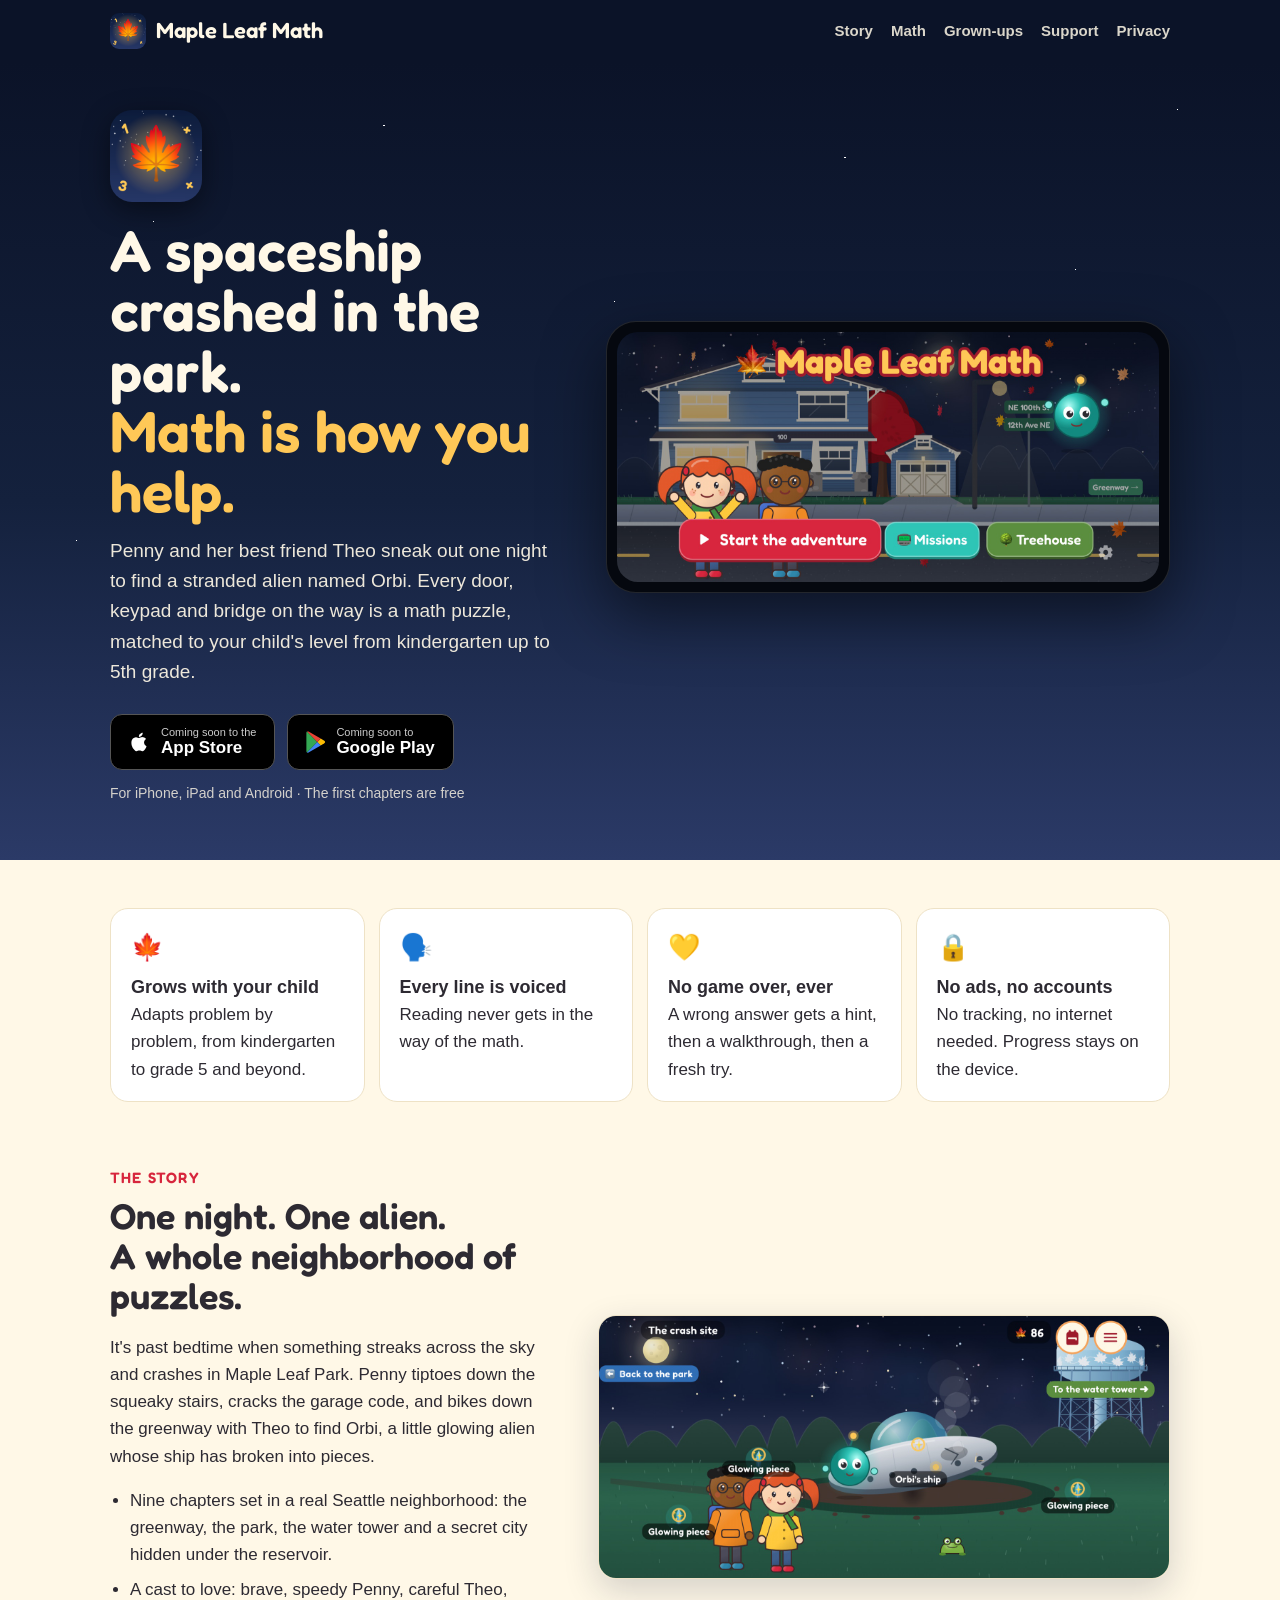
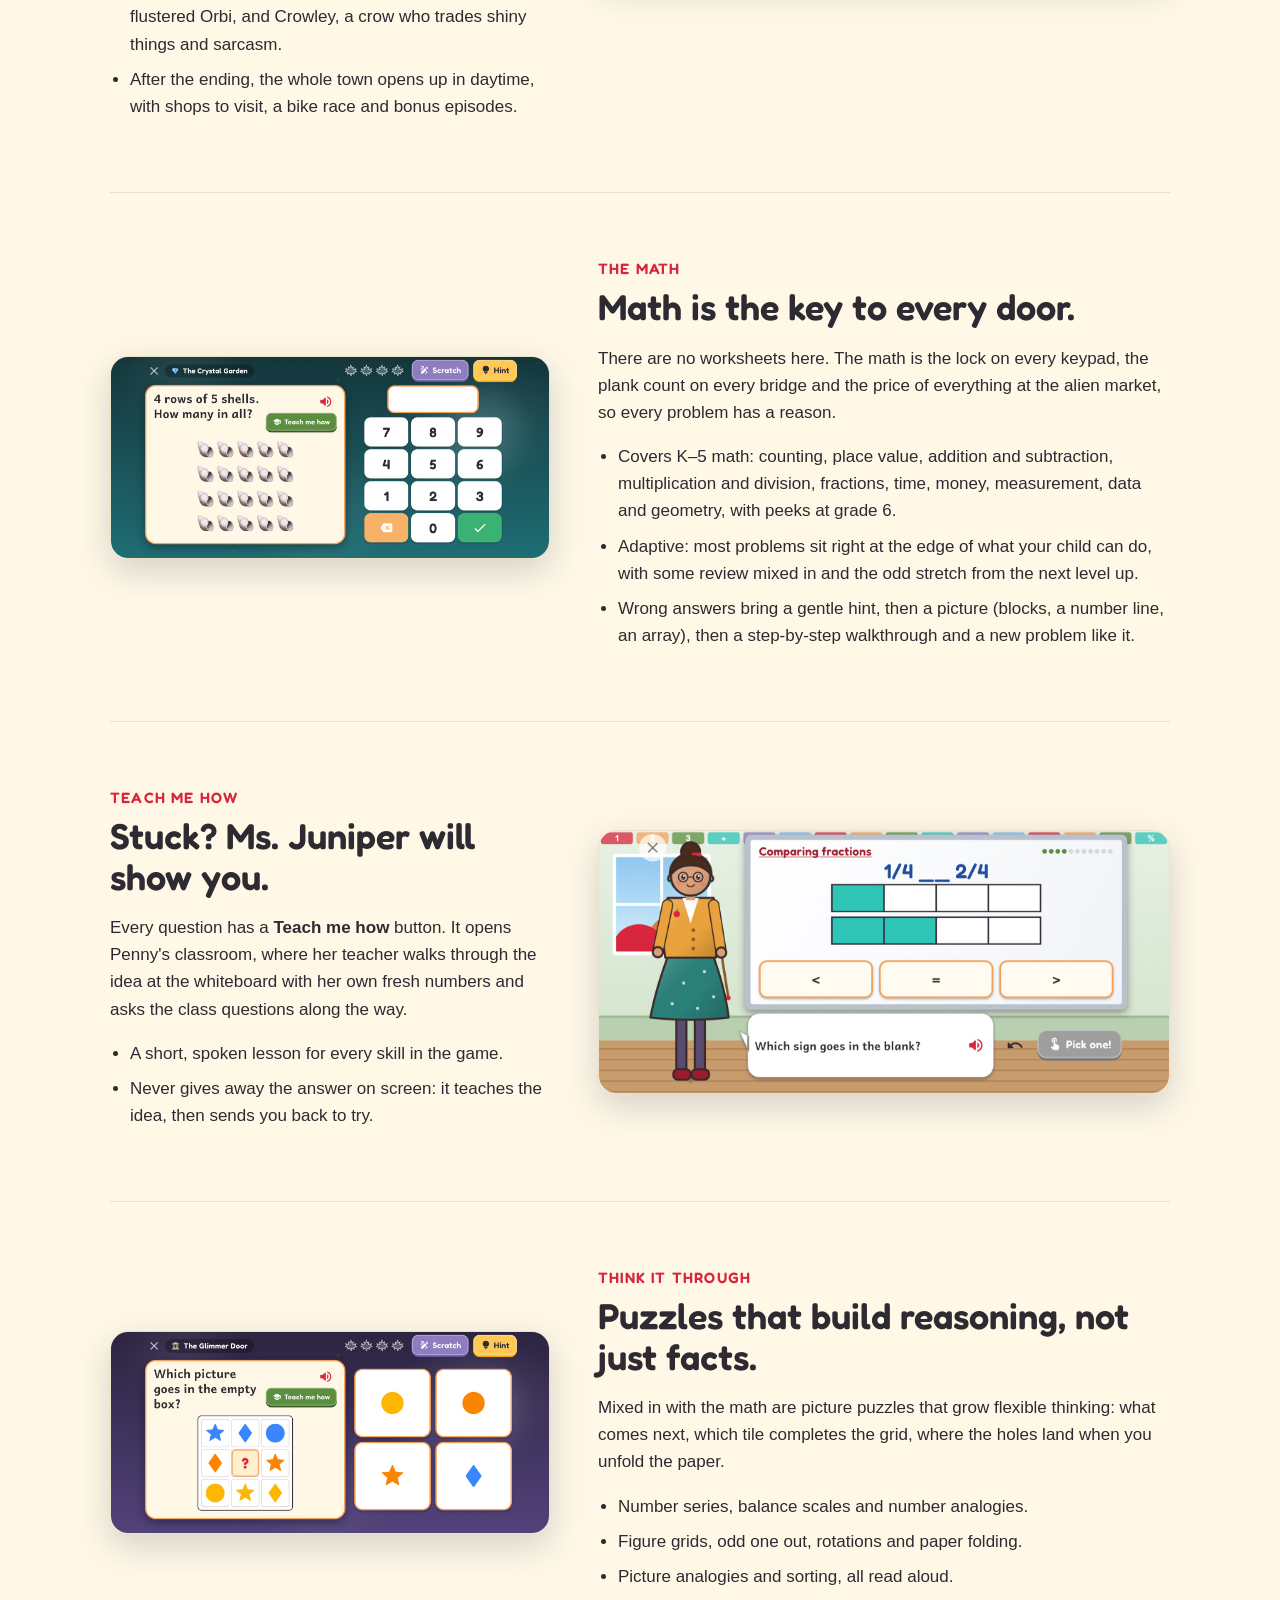
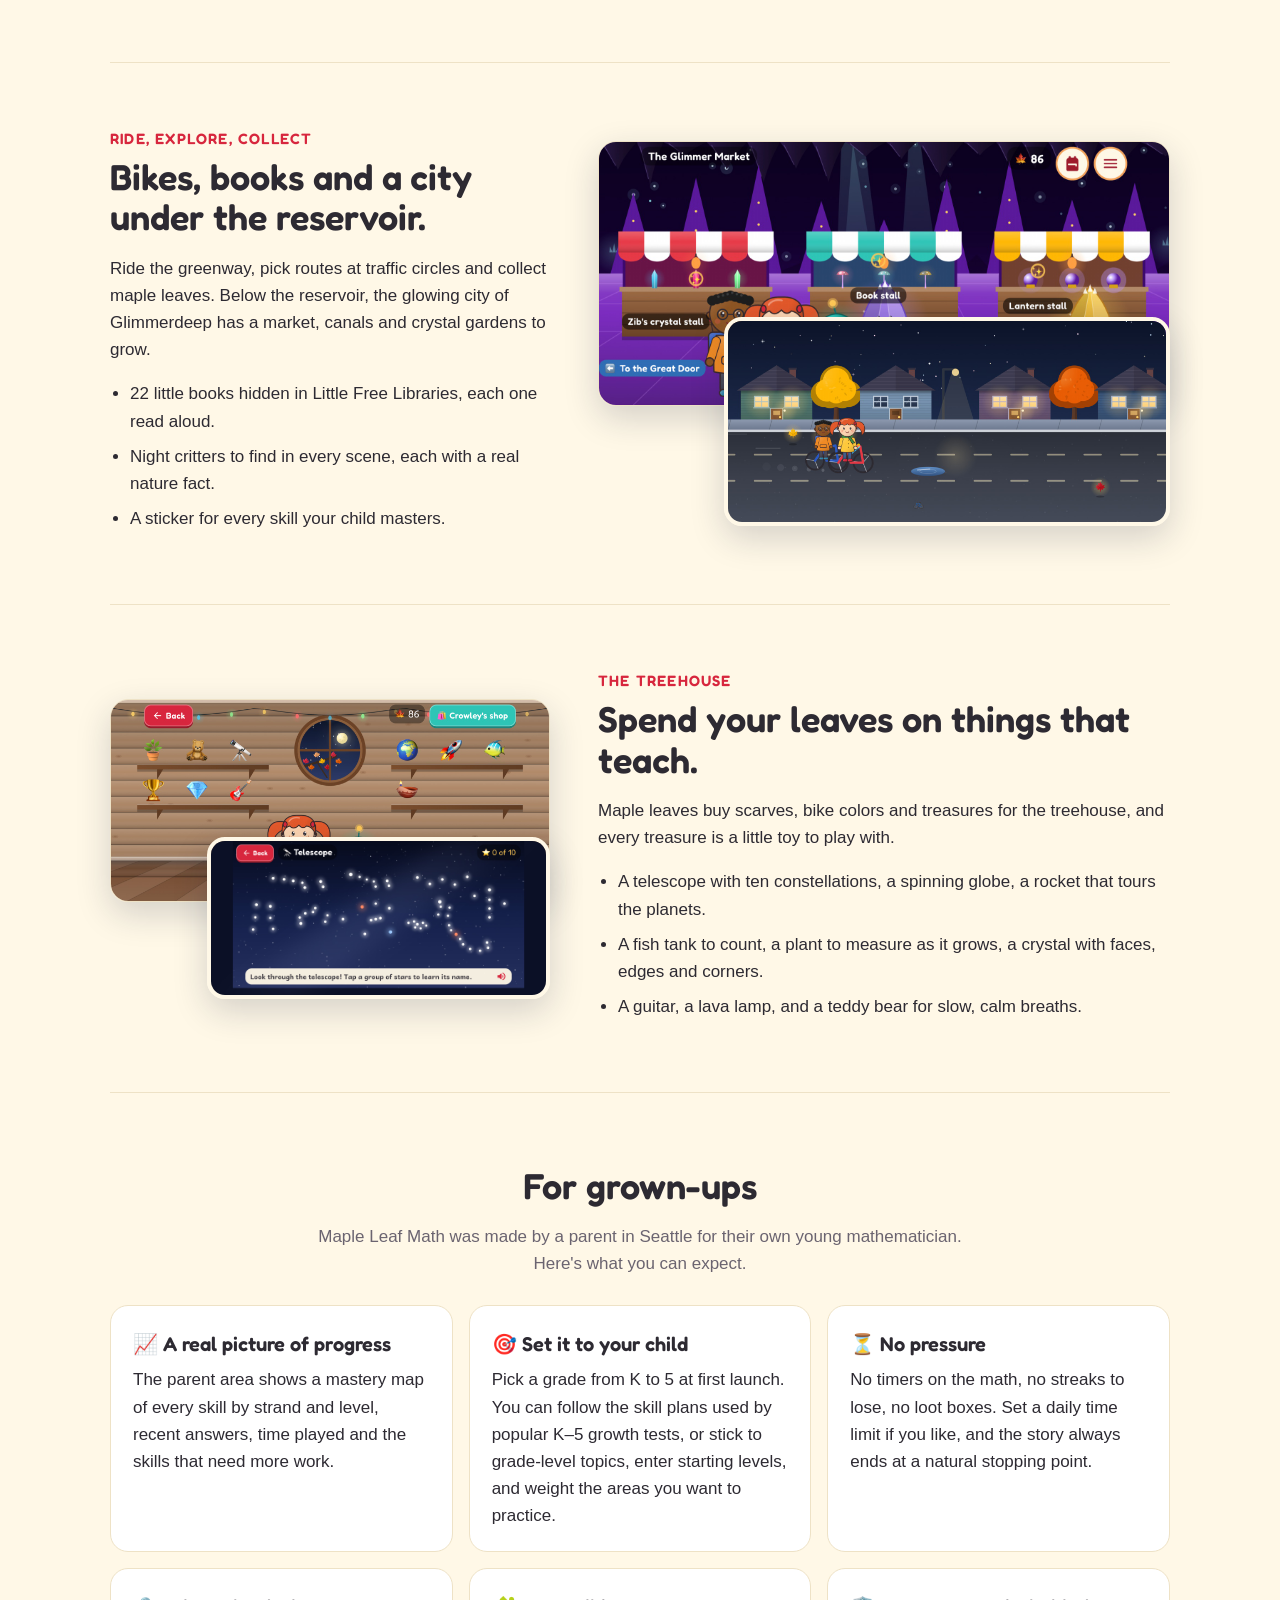
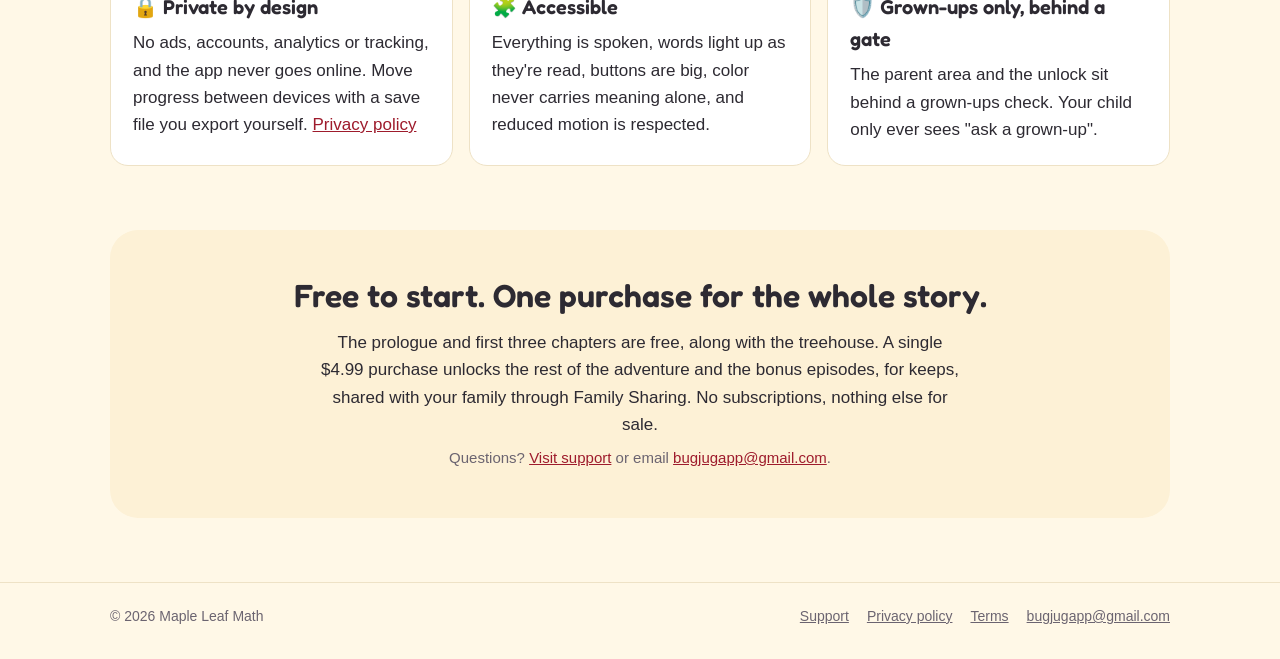
==== index.html @ 51f0090b "Maple Leaf Math website: home, privacy policy and support Plain static HTML for GitHub Pages, with s" ====
<!DOCTYPE html>
<html lang="en">
<head>
  <meta charset="utf-8">
  <meta name="viewport" content="width=device-width, initial-scale=1">
  <title>Maple Leaf Math: A Math Adventure</title>
  <meta name="description" content="A story-driven math adventure for kids in kindergarten to 5th grade. Sneak out one night, find a crashed alien, and solve real math to help Orbi get home. Adaptive from K to grade 5, fully voiced, no ads, no accounts, no tracking. For iPhone, iPad and Android.">
  <meta property="og:title" content="Maple Leaf Math: A Math Adventure">
  <meta property="og:description" content="A spaceship crashes in the park. The only way to help is math. Adaptive K–5 math inside a fully voiced story, with no ads and no tracking.">
  <meta property="og:image" content="https://mapleleafmath.github.io/img/og.jpg">
  <meta property="og:url" content="https://mapleleafmath.github.io/">
  <meta name="twitter:card" content="summary_large_image">
  <meta name="theme-color" content="#0b1328">
  <link rel="icon" href="favicon.png">
  <link rel="apple-touch-icon" href="apple-touch-icon.png">
  <link rel="stylesheet" href="style.css">
</head>
<body>
<header class="bar">
  <div class="wrap">
    <a class="brand" href="./"><img src="img/icon.png" alt="">Maple Leaf Math</a>
    <nav>
      <a class="wide" href="#story">Story</a>
      <a class="wide" href="#math">Math</a>
      <a class="wide" href="#grownups">Grown-ups</a>
      <a href="support.html">Support</a>
      <a href="privacy.html">Privacy</a>
    </nav>
  </div>
</header>

<section class="hero">
  <div class="wrap">
    <div>
      <img class="hero-icon" src="img/icon.png" alt="Maple Leaf Math app icon">
      <h1>A spaceship crashed in the park.<br><em>Math is how you help.</em></h1>
      <p>Penny and her best friend Theo sneak out one night to find a stranded alien named Orbi.
        Every door, keypad and bridge on the way is a math puzzle, matched to your child's level
        from kindergarten up to 5th grade.</p>
      <div class="cta">
        <span class="badge" aria-label="Coming soon to the App Store">
          <svg width="22" height="22" viewBox="0 0 24 24" aria-hidden="true"><path fill="currentColor" d="M16.4 12.6c0-2.6 2.1-3.8 2.2-3.9-1.2-1.8-3.1-2-3.7-2-1.6-.2-3.1.9-3.9.9-.8 0-2-.9-3.3-.9-1.7 0-3.3 1-4.2 2.5-1.8 3.1-.5 7.7 1.3 10.2.9 1.2 1.9 2.6 3.2 2.6 1.3-.1 1.8-.8 3.3-.8 1.6 0 2 .8 3.3.8 1.4 0 2.3-1.3 3.1-2.5 1-1.4 1.4-2.8 1.4-2.9 0 0-2.7-1-2.7-4zM13.9 5c.7-.9 1.2-2 1-3.2-1 0-2.3.7-3 1.6-.7.8-1.2 2-1.1 3.1 1.2.1 2.3-.6 3.1-1.5z"/></svg>
          <span><small>Coming soon to the</small>App Store</span>
        </span>
        <span class="badge" aria-label="Coming soon to Google Play">
          <svg width="20" height="22" viewBox="0 0 20 22" aria-hidden="true"><path fill="#34a853" d="M1 .6 11.3 11 1 21.4c-.4-.2-.6-.6-.6-1.1V1.7C.4 1.2.6.8 1 .6z"/><path fill="#fbbc04" d="m14.7 7.6 3.6 2.1c1 .6 1 2 0 2.6l-3.6 2.1-3.4-3.4z"/><path fill="#4285f4" d="M11.3 11 14.7 14.4 2.5 21.4c-.5.3-1 .3-1.5 0z"/><path fill="#ea4335" d="M1 .6c.5-.3 1-.3 1.5 0l12.2 7-3.4 3.4z"/></svg>
          <span><small>Coming soon to</small>Google Play</span>
        </span>
        <span class="note">For iPhone, iPad and Android · The first chapters are free</span>
      </div>
    </div>
    <div class="device"><img src="img/title.jpg" alt="The title screen: Penny, Theo and Orbi outside Penny's house at night"></div>
  </div>
</section>

<main class="wrap">
  <ul class="pills">
    <li><span class="e">🍁</span><strong>Grows with your child</strong>Adapts problem by problem, from kindergarten to grade 5 and beyond.</li>
    <li><span class="e">🗣️</span><strong>Every line is voiced</strong>Reading never gets in the way of the math.</li>
    <li><span class="e">💛</span><strong>No game over, ever</strong>A wrong answer gets a hint, then a walkthrough, then a fresh try.</li>
    <li><span class="e">🔒</span><strong>No ads, no accounts</strong>No tracking, no internet needed. Progress stays on the device.</li>
  </ul>

  <div class="feature" id="story">
    <div>
      <p class="kicker">The story</p>
      <h2>One night. One alien.<br>A whole neighborhood of puzzles.</h2>
      <p>It's past bedtime when something streaks across the sky and crashes in Maple Leaf Park.
        Penny tiptoes down the squeaky stairs, cracks the garage code, and bikes down the greenway
        with Theo to find Orbi, a little glowing alien whose ship has broken into pieces.</p>
      <ul>
        <li>Nine chapters set in a real Seattle neighborhood: the greenway, the park, the
          water tower and a secret city hidden under the reservoir.</li>
        <li>A cast to love: brave, speedy Penny, careful Theo, flustered Orbi, and Crowley, a crow
          who trades shiny things and sarcasm.</li>
        <li>After the ending, the whole town opens up in daytime, with shops to visit, a bike race
          and bonus episodes.</li>
      </ul>
    </div>
    <figure>
      <img class="shot" src="img/crash.jpg" alt="The crash site at night: Penny and Theo find Orbi beside the smoking ship" loading="lazy">
    </figure>
  </div>

  <div class="feature flip" id="math">
    <div>
      <p class="kicker">The math</p>
      <h2>Math is the key to every door.</h2>
      <p>There are no worksheets here. The math is the lock on every keypad, the plank count on
        every bridge and the price of everything at the alien market, so every problem has a reason.</p>
      <ul>
        <li>Covers K–5 math: counting, place value, addition and subtraction, multiplication and
          division, fractions, time, money, measurement, data and geometry, with peeks at grade 6.</li>
        <li>Adaptive: most problems sit right at the edge of what your child can do, with some
          review mixed in and the odd stretch from the next level up.</li>
        <li>Wrong answers bring a gentle hint, then a picture (blocks, a number line, an array),
          then a step-by-step walkthrough and a new problem like it.</li>
      </ul>
    </div>
    <figure>
      <img class="shot" src="img/gate-crystals.jpg" alt="A puzzle gate in the crystal garden: 7 times what equals 49, with a big number keypad" loading="lazy">
    </figure>
  </div>

  <div class="feature">
    <div>
      <p class="kicker">Teach me how</p>
      <h2>Stuck? Ms. Juniper will show you.</h2>
      <p>Every question has a <strong>Teach me how</strong> button. It opens Penny's classroom,
        where her teacher walks through the idea at the whiteboard with her own fresh numbers and
        asks the class questions along the way.</p>
      <ul>
        <li>A short, spoken lesson for every skill in the game.</li>
        <li>Never gives away the answer on screen: it teaches the idea, then sends you back to try.</li>
      </ul>
    </div>
    <figure>
      <img class="shot" src="img/lesson.jpg" alt="Ms. Juniper's whiteboard lesson on comparing fractions, asking which sign goes in the blank" loading="lazy">
    </figure>
  </div>

  <div class="feature flip">
    <div>
      <p class="kicker">Think it through</p>
      <h2>Puzzles that build reasoning, not just facts.</h2>
      <p>Mixed in with the math are picture puzzles that grow flexible thinking: what comes next,
        which tile completes the grid, where the holes land when you unfold the paper.</p>
      <ul>
        <li>Number series, balance scales and number analogies.</li>
        <li>Figure grids, odd one out, rotations and paper folding.</li>
        <li>Picture analogies and sorting, all read aloud.</li>
      </ul>
    </div>
    <figure>
      <img class="shot" src="img/matrix.jpg" alt="A glimmer door puzzle: which picture goes in the empty box of a three by three grid of shapes" loading="lazy">
    </figure>
  </div>

  <div class="feature">
    <div>
      <p class="kicker">Ride, explore, collect</p>
      <h2>Bikes, books and a city under the reservoir.</h2>
      <p>Ride the greenway, pick routes at traffic circles and collect maple leaves. Below the
        reservoir, the glowing city of Glimmerdeep has a market, canals and crystal gardens to
        grow.</p>
      <ul>
        <li>22 little books hidden in Little Free Libraries, each one read aloud.</li>
        <li>Night critters to find in every scene, each with a real nature fact.</li>
        <li>A sticker for every skill your child masters.</li>
      </ul>
    </div>
    <figure>
      <img class="shot" src="img/market.jpg" alt="The Glimmer Market in the crystal city under the reservoir" loading="lazy">
      <img class="shot small" src="img/ride.jpg" alt="Biking down the greenway at night" loading="lazy">
    </figure>
  </div>

  <div class="feature flip">
    <div>
      <p class="kicker">The treehouse</p>
      <h2>Spend your leaves on things that teach.</h2>
      <p>Maple leaves buy scarves, bike colors and treasures for the treehouse, and every treasure
        is a little toy to play with.</p>
      <ul>
        <li>A telescope with ten constellations, a spinning globe, a rocket that tours the planets.</li>
        <li>A fish tank to count, a plant to measure as it grows, a crystal with faces, edges and corners.</li>
        <li>A guitar, a lava lamp, and a teddy bear for slow, calm breaths.</li>
      </ul>
    </div>
    <figure>
      <img class="shot" src="img/treehouse.jpg" alt="Penny and Orbi in the treehouse with shelves of toys" loading="lazy">
      <img class="shot small" src="img/telescope.jpg" alt="The telescope toy showing a starry sky" loading="lazy">
    </figure>
  </div>

  <section class="grownups" id="grownups">
    <h2>For grown-ups</h2>
    <p>Maple Leaf Math was made by a parent in Seattle for their own young mathematician. Here's
      what you can expect.</p>
    <div class="cards">
      <div class="card">
        <h3>📈 A real picture of progress</h3>
        <p>The parent area shows a mastery map of every skill by strand and level, recent answers,
          time played and the skills that need more work.</p>
      </div>
      <div class="card">
        <h3>🎯 Set it to your child</h3>
        <p>Pick a grade from K to 5 at first launch. You can follow the skill plans used by
          popular K–5 growth tests, or stick to grade-level topics, enter starting levels, and
          weight the areas you want to practice.</p>
      </div>
      <div class="card">
        <h3>⏳ No pressure</h3>
        <p>No timers on the math, no streaks to lose, no loot boxes. Set a daily time limit if you
          like, and the story always ends at a natural stopping point.</p>
      </div>
      <div class="card">
        <h3>🔒 Private by design</h3>
        <p>No ads, accounts, analytics or tracking, and the app never goes online. Move progress
          between devices with a save file you export yourself. <a href="privacy.html">Privacy policy</a></p>
      </div>
      <div class="card">
        <h3>🧩 Accessible</h3>
        <p>Everything is spoken, words light up as they're read, buttons are big, color never
          carries meaning alone, and reduced motion is respected.</p>
      </div>
      <div class="card">
        <h3>🛡️ Grown-ups only, behind a gate</h3>
        <p>The parent area and the unlock sit behind a grown-ups check. Your child only ever sees
          "ask a grown-up".</p>
      </div>
    </div>
  </section>

  <div class="closing">
    <h2>Free to start. One purchase for the whole story.</h2>
    <p>The prologue and first three chapters are free, along with the treehouse. A single $4.99
      purchase unlocks the rest of the adventure and the bonus episodes, for keeps, shared with
      your family through Family Sharing. No subscriptions, nothing else for sale.</p>
    <p class="meta">Questions? <a href="support.html">Visit support</a> or email
      <a href="mailto:bugjugapp@gmail.com">bugjugapp@gmail.com</a>.</p>
  </div>
</main>

<footer>
  <div class="wrap">
    <span>© 2026 Maple Leaf Math</span>
    <nav>
      <a href="support.html">Support</a>
      <a href="privacy.html">Privacy policy</a>
      <a href="support.html#terms">Terms</a>
      <a href="mailto:bugjugapp@gmail.com">bugjugapp@gmail.com</a>
    </nav>
  </div>
</footer>
</body>
</html>
---- style.css ----
/* Maple Leaf Math: night-blue sky, porch-light amber, maple red (the app's own palette). */
@font-face {
  font-family: "Fredoka";
  src: url(fonts/Fredoka-Variable.ttf) format("truetype");
  font-weight: 300 700;
  font-display: swap;
}
:root {
  --night: #14213d;
  --night-deep: #0b1328;
  --dusk: #2b3a67;
  --porch: #ffc857;
  --maple: #d7263d;
  --maple-dark: #9e1b2c;
  --glimmer: #2ec4b6;
  --leaf: #5b8e3e;
  --bg: #fff8e7;
  --card: #ffffff;
  --ink: #2d2a32;
  --muted: #6b6470;
  --soft: #fdf1d6;
  --line: #eee2c6;
  --link: #9e1b2c;
}
@media (prefers-color-scheme: dark) {
  :root {
    --bg: #0f1730;
    --card: #17213f;
    --ink: #f3ecdc;
    --muted: #aeb3c6;
    --soft: #1b2850;
    --line: #283662;
    --link: #ffc857;
  }
}
* { box-sizing: border-box; }
html { -webkit-text-size-adjust: 100%; scroll-behavior: smooth; }
@media (prefers-reduced-motion: reduce) { html { scroll-behavior: auto; } }
body {
  margin: 0;
  background: var(--bg);
  color: var(--ink);
  font: 17px/1.6 ui-rounded, "SF Pro Rounded", -apple-system, BlinkMacSystemFont, "Segoe UI", Roboto, Helvetica, Arial, sans-serif;
}
h1, h2, h3, .brand, .kicker { font-family: "Fredoka", ui-rounded, sans-serif; }
img { max-width: 100%; display: block; }
a { color: var(--link); }
.wrap { max-width: 1100px; margin: 0 auto; padding: 0 20px; }

/* Top bar */
.bar { background: var(--night-deep); color: #fff8e7; }
.bar .wrap { display: flex; align-items: center; justify-content: space-between; gap: 12px; height: 62px; }
.brand { display: flex; align-items: center; gap: 10px; color: #fff8e7; text-decoration: none; font-weight: 600; font-size: 22px; }
.brand img { width: 36px; height: 36px; border-radius: 9px; }
.bar nav { display: flex; gap: 18px; font-size: 15px; }
.bar nav a { color: #fff8e7; opacity: .85; text-decoration: none; font-weight: 600; }
.bar nav a:hover { opacity: 1; text-decoration: underline; }

/* Hero: a night sky over the neighborhood */
.hero {
  color: #fff8e7; padding: 48px 0 56px; overflow: hidden; position: relative;
  background:
    radial-gradient(1px 1px at 12% 20%, #fff 50%, transparent 51%),
    radial-gradient(1.5px 1.5px at 30% 8%, #fff 50%, transparent 51%),
    radial-gradient(1px 1px at 48% 30%, #fff 50%, transparent 51%),
    radial-gradient(1.5px 1.5px at 66% 12%, #fff 50%, transparent 51%),
    radial-gradient(1px 1px at 84% 26%, #fff 50%, transparent 51%),
    radial-gradient(1px 1px at 92% 6%, #fff 50%, transparent 51%),
    radial-gradient(1px 1px at 6% 60%, #fff 50%, transparent 51%),
    linear-gradient(180deg, var(--night-deep) 0%, var(--night) 55%, var(--dusk) 100%);
}
.hero .wrap { display: grid; grid-template-columns: 1fr 1.25fr; gap: 44px; align-items: center; }
.hero-icon { width: 92px; height: 92px; border-radius: 22px; box-shadow: 0 8px 28px rgba(0,0,0,.45); margin-bottom: 18px; }
.hero h1 { font-size: clamp(38px, 5.6vw, 58px); line-height: 1.04; margin: 0 0 14px; font-weight: 600; }
.hero h1 em { font-style: normal; color: var(--porch); }
.hero p { font-size: 19px; opacity: .92; margin: 0 0 26px; max-width: 32em; }
.cta { display: flex; flex-wrap: wrap; gap: 12px; align-items: center; }
.badge {
  display: inline-flex; align-items: center; gap: 10px; background: #000; color: #fff; min-height: 56px;
  border: 1px solid #555; border-radius: 12px; padding: 9px 18px; text-decoration: none; font-weight: 700;
}
.badge small { display: block; font-size: 11px; font-weight: 500; opacity: .8; line-height: 1.1; }
.badge span { line-height: 1.15; }
.note { font-size: 14px; opacity: .8; flex-basis: 100%; }
.device {
  background: #05080f; border-radius: 30px; padding: 10px; box-shadow: 0 22px 60px rgba(0,0,0,.5);
  border: 1px solid rgba(255,255,255,.12);
}
.device img { border-radius: 21px; width: 100%; }

/* Pills */
.pills { list-style: none; padding: 0; margin: 48px 0 0; display: grid; grid-template-columns: repeat(auto-fit, minmax(220px, 1fr)); gap: 14px; }
.pills li { background: var(--card); border: 1px solid var(--line); border-radius: 18px; padding: 18px 20px; }
.pills strong { display: block; font-size: 18px; }
.pills .e { font-size: 26px; display: block; margin-bottom: 4px; }

/* Feature rows: copy beside one landscape screenshot */
.feature { display: grid; grid-template-columns: 1fr 1.3fr; gap: 48px; align-items: center; padding: 64px 0; border-bottom: 1px solid var(--line); }
.feature.flip > figure { order: -1; }
.feature h2 { font-size: 36px; line-height: 1.12; margin: 0 0 12px; font-weight: 600; }
.kicker { color: var(--maple); font-weight: 600; letter-spacing: .08em; text-transform: uppercase; font-size: 15px; margin: 0 0 6px; }
@media (prefers-color-scheme: dark) { .kicker { color: var(--porch); } }
.feature ul { padding-left: 20px; margin: 12px 0 0; }
.feature li { margin-bottom: 8px; }
.feature figure { margin: 0; display: grid; gap: 14px; }
.shot { border-radius: 18px; border: 1px solid var(--line); box-shadow: 0 12px 34px rgba(20,33,61,.18); width: 100%; }
.shot.small { width: 78%; justify-self: end; margin-top: -18%; position: relative; border: 4px solid var(--bg); }

/* Grown-ups */
.grownups { padding: 64px 0 24px; }
.grownups h2 { font-size: 36px; margin: 0 0 8px; font-weight: 600; text-align: center; }
.grownups > p { text-align: center; max-width: 40em; margin: 0 auto 28px; color: var(--muted); }
.cards { display: grid; grid-template-columns: repeat(auto-fit, minmax(280px, 1fr)); gap: 16px; }
.card { background: var(--card); border: 1px solid var(--line); border-radius: 18px; padding: 22px 22px 10px; }
.card h3 { margin: 0 0 6px; font-size: 20px; font-weight: 600; }
.card p { margin: 0 0 12px; }

/* Closing */
.closing { background: var(--soft); border-radius: 28px; padding: 40px 28px; text-align: center; margin: 40px 0 64px; }
.closing h2 { font-size: 32px; margin: 0 0 8px; font-weight: 600; }
.closing p { margin: 0 auto 8px; max-width: 38em; }
.meta { color: var(--muted); font-size: 15px; margin: 0 0 12px; }

/* Document pages */
.doc { max-width: 780px; margin: 0 auto; padding: 40px 20px 64px; }
.doc h1 { font-size: 42px; margin: 0 0 4px; font-weight: 600; }
.doc section { background: var(--card); border: 1px solid var(--line); border-radius: 18px; padding: 26px 26px 14px; margin: 24px 0; }
.doc h2 { font-size: 25px; margin: 0 0 6px; font-weight: 600; }
.doc h3 { font-size: 18px; margin: 20px 0 4px; font-weight: 600; }
.doc p, .doc ul, .doc ol { margin: 0 0 14px; }
.doc ul, .doc ol { padding-left: 22px; }
.doc li { margin-bottom: 4px; }

footer { border-top: 1px solid var(--line); color: var(--muted); font-size: 14px; }
footer .wrap { display: flex; flex-wrap: wrap; gap: 8px 20px; justify-content: space-between; padding-top: 22px; padding-bottom: 32px; }
footer nav { display: flex; flex-wrap: wrap; gap: 6px 18px; }
footer a { color: var(--muted); }
.fine { flex-basis: 100%; font-size: 12.5px; }

@media (max-width: 820px) {
  .bar nav { gap: 12px; font-size: 14px; }
  .bar nav .wide { display: none; }
  .hero { padding: 32px 0 40px; }
  .hero .wrap { grid-template-columns: 1fr; gap: 28px; }
  .device { border-radius: 20px; padding: 6px; }
  .device img { border-radius: 15px; }
  .feature { grid-template-columns: 1fr; gap: 24px; padding: 44px 0; }
  .feature.flip > figure { order: 0; }
  .feature h2, .grownups h2 { font-size: 29px; }
  .doc section { padding: 20px 18px 8px; }
}
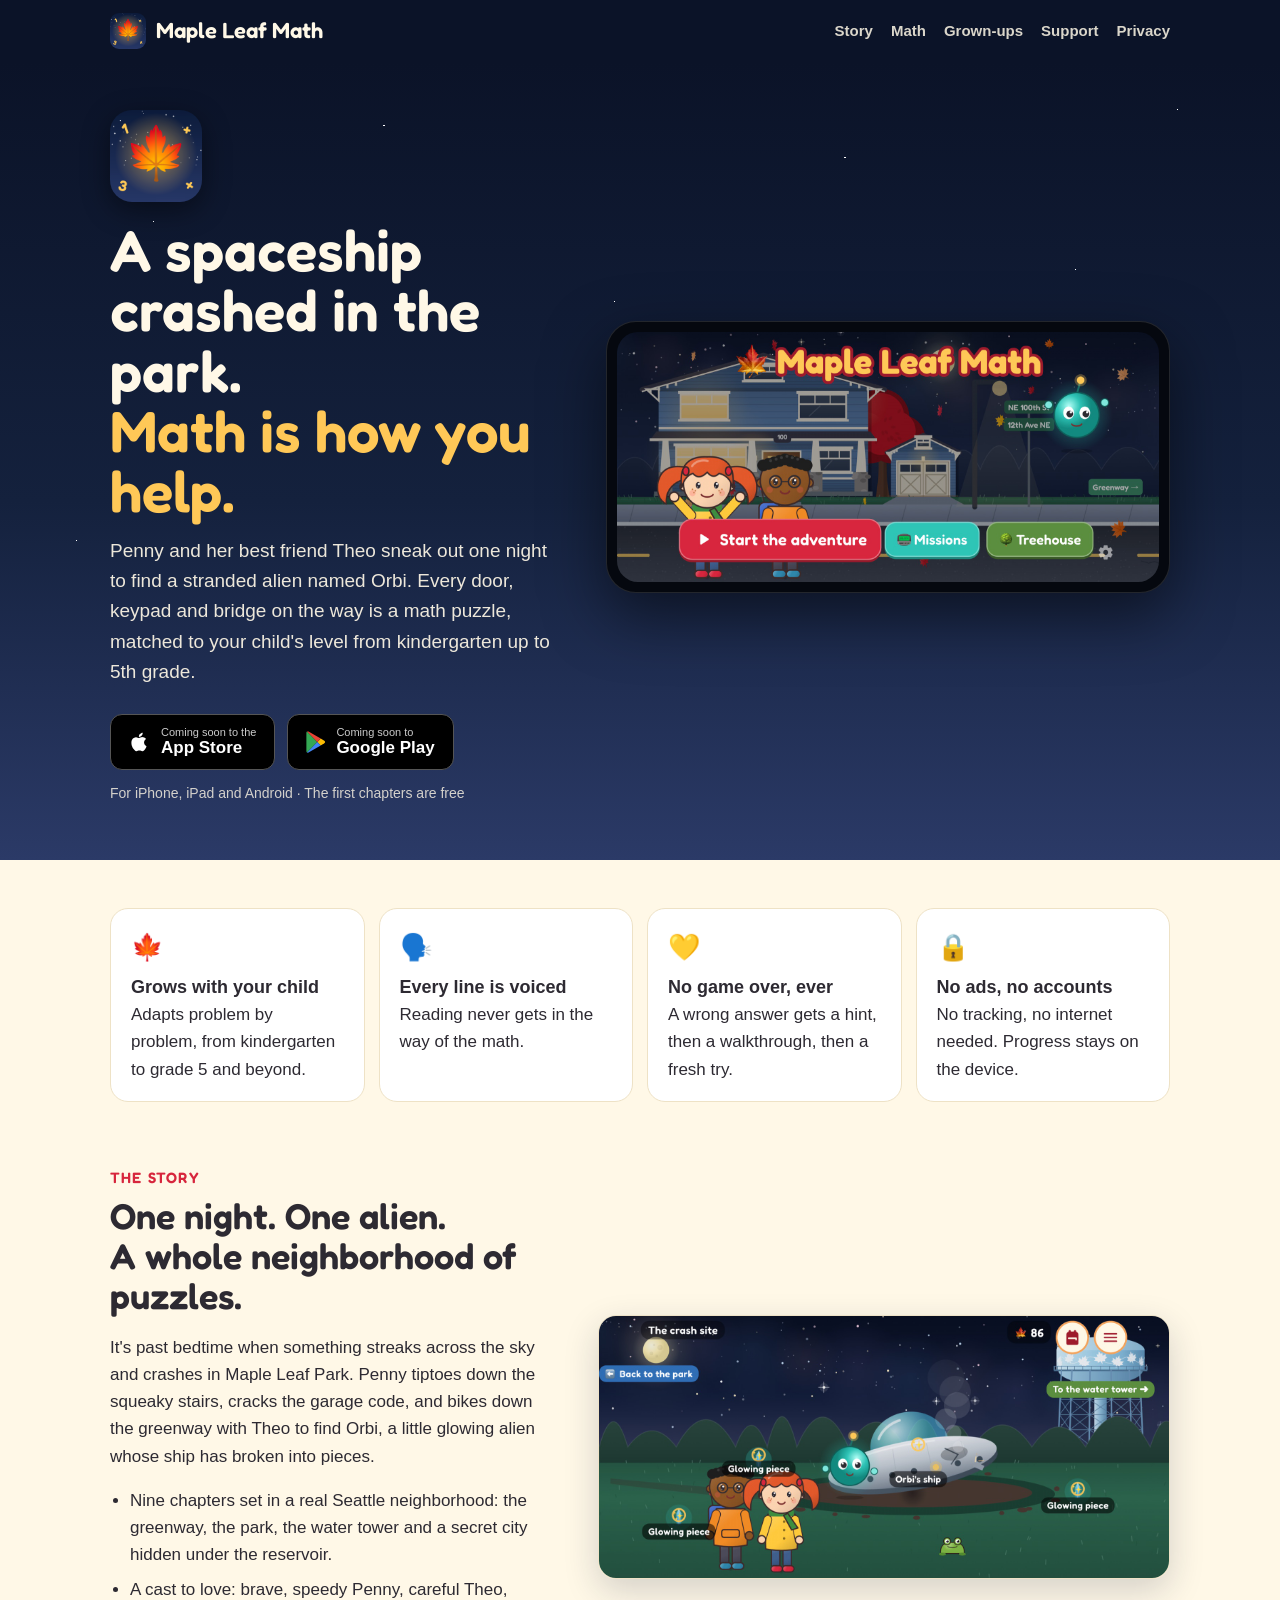
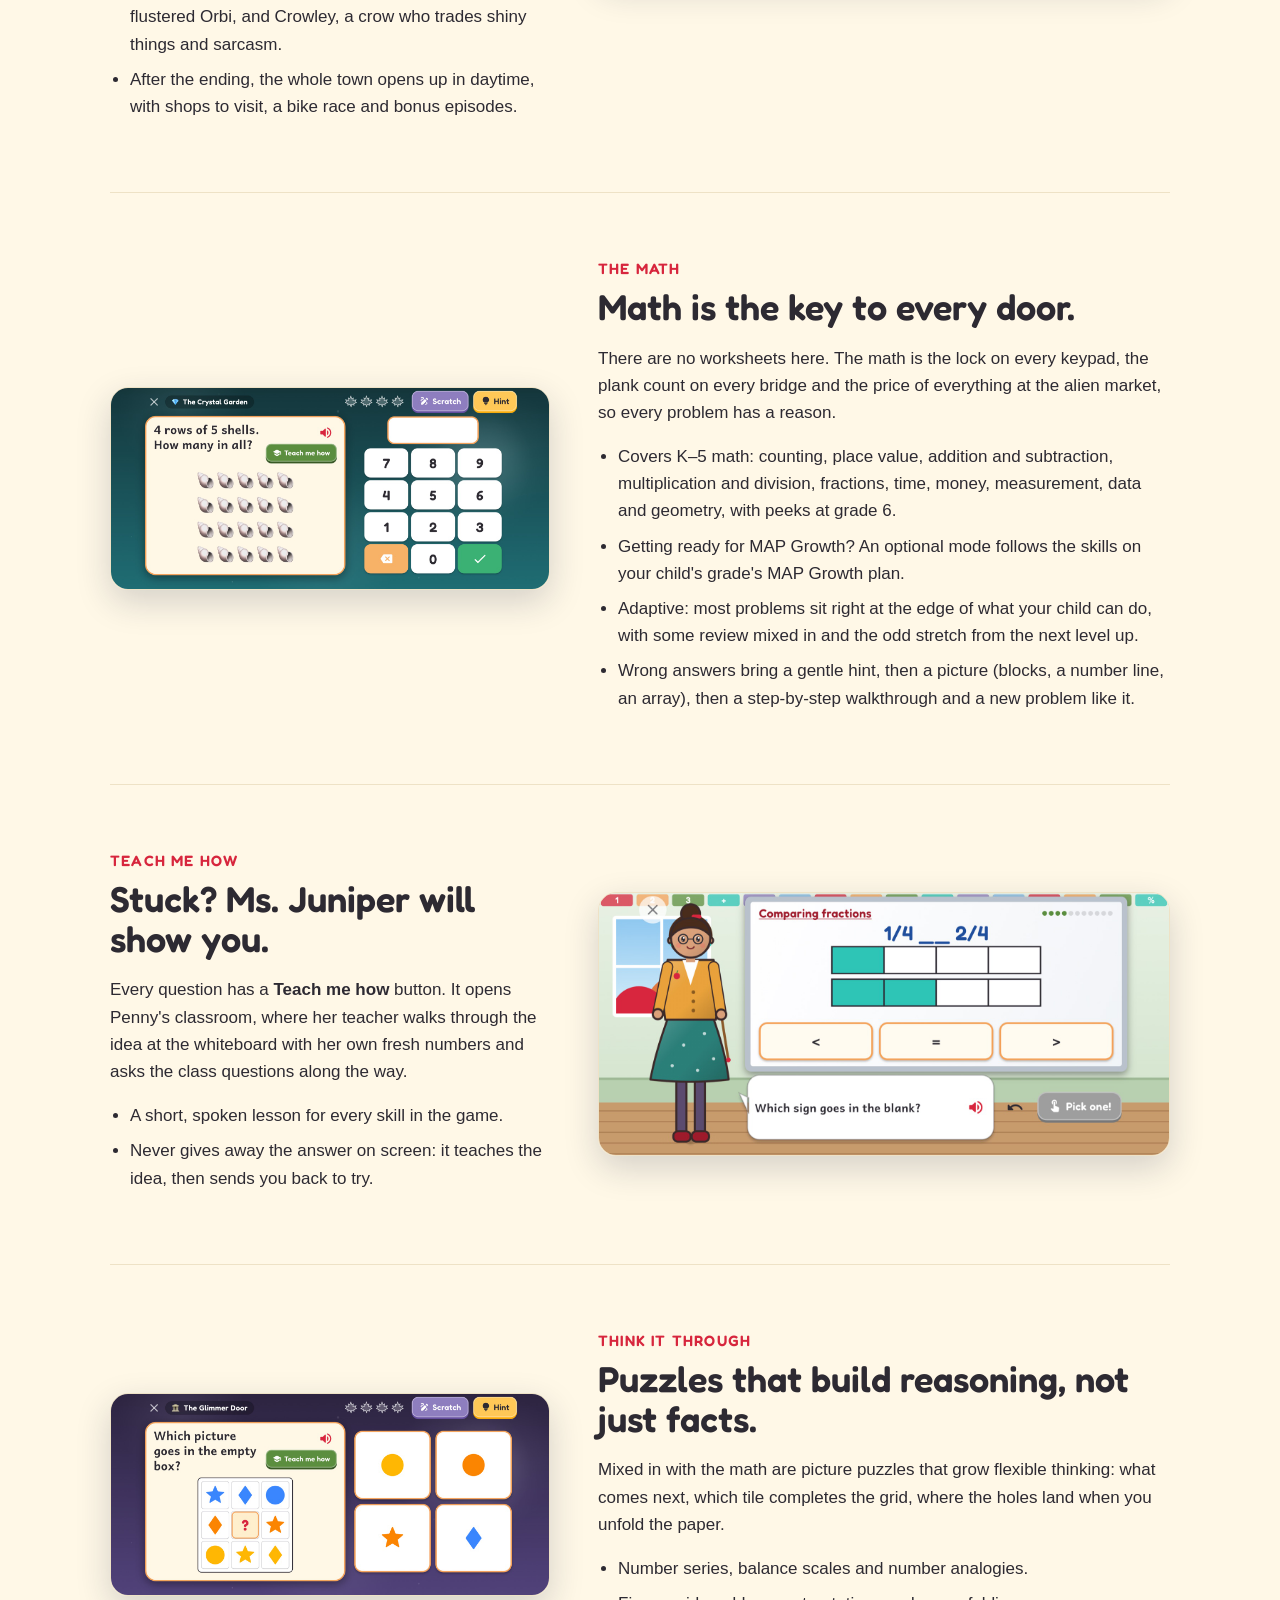
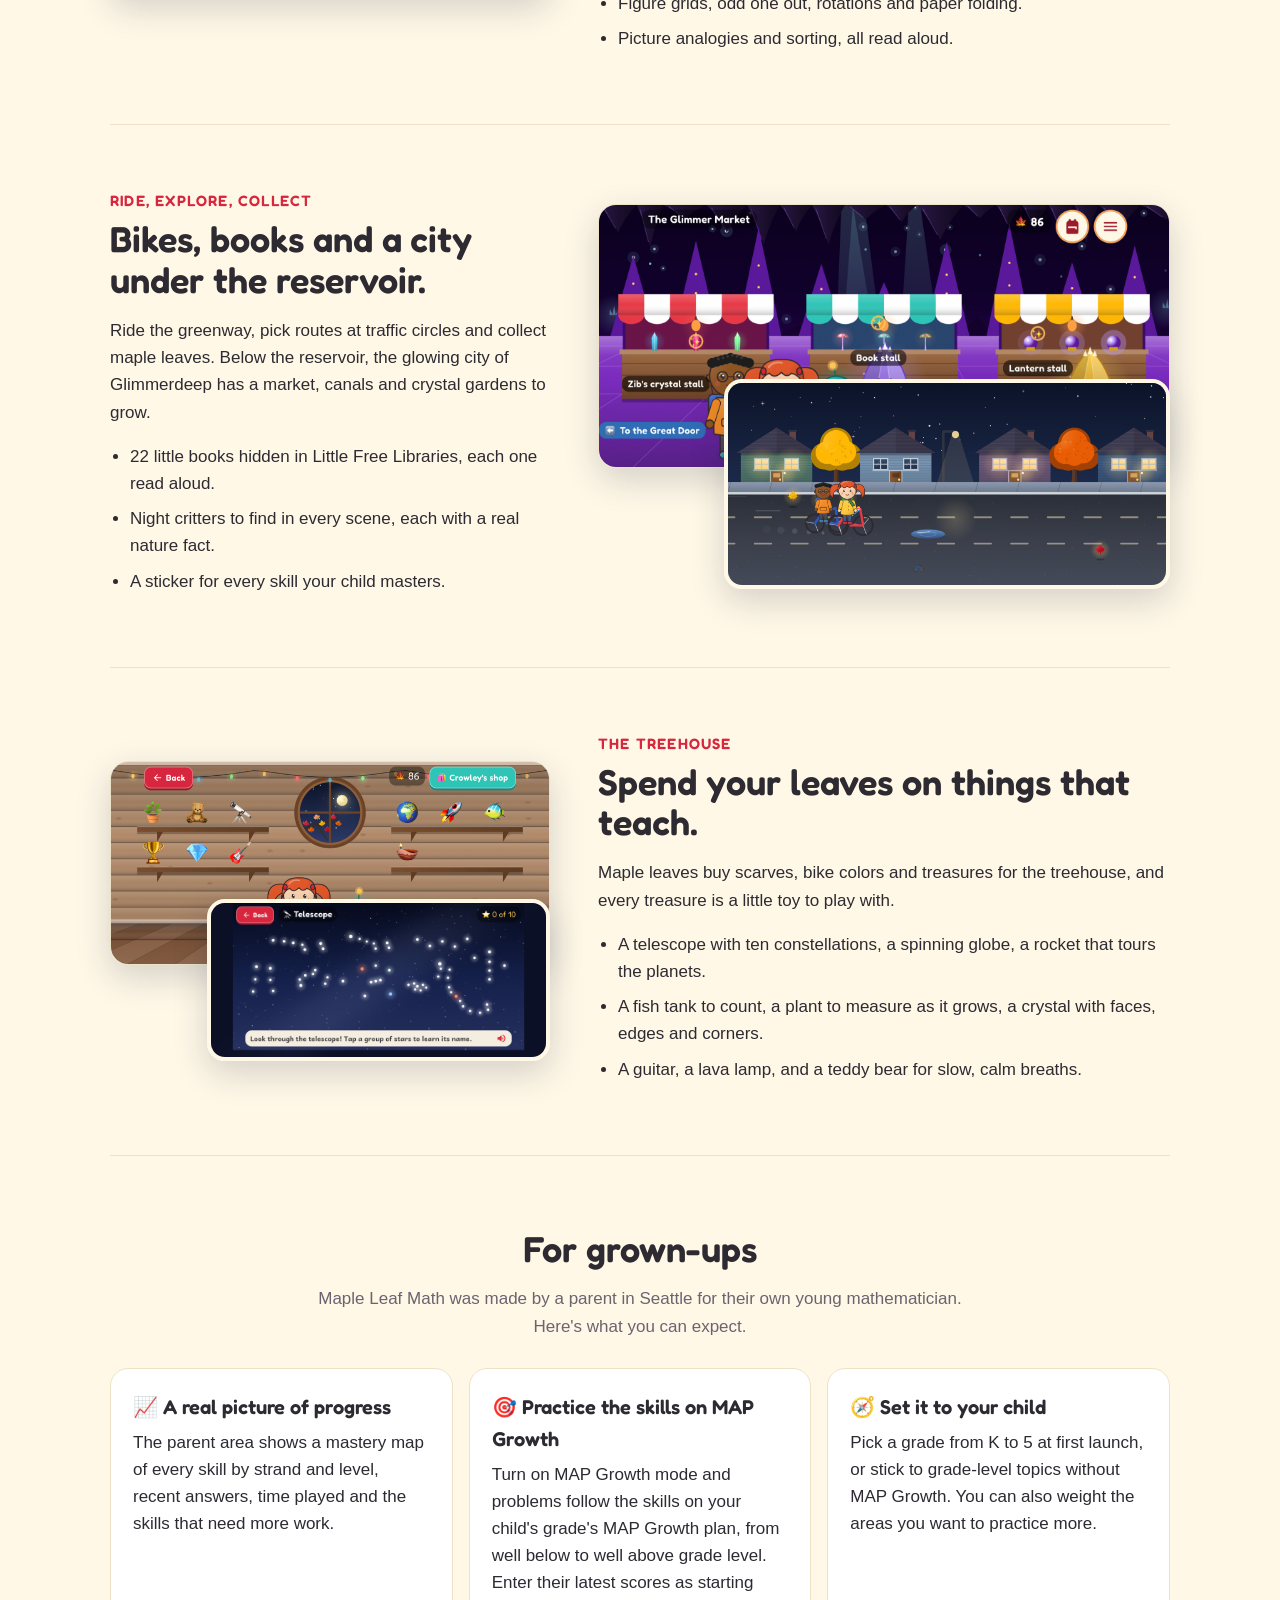
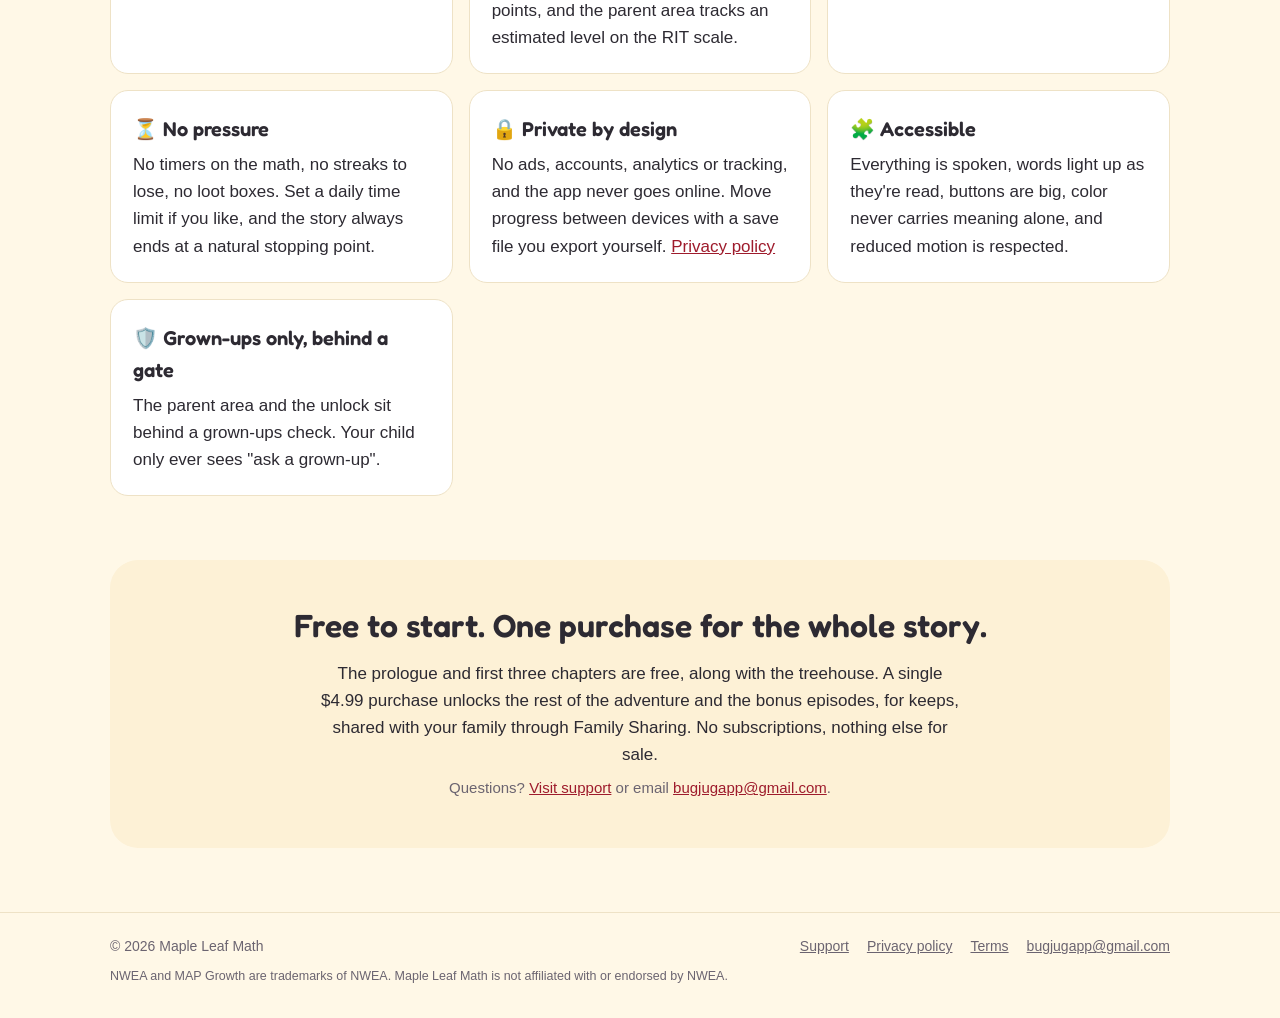
==== commit e2071dc2: "Say it practices the skills on NWEA MAP Growth, with a trademark disclaimer Co-Authored-By: Claude O" ====
--- a/index.html
+++ b/index.html
@@ -4,7 +4,7 @@
   <meta charset="utf-8">
   <meta name="viewport" content="width=device-width, initial-scale=1">
   <title>Maple Leaf Math: A Math Adventure</title>
-  <meta name="description" content="A story-driven math adventure for kids in kindergarten to 5th grade. Sneak out one night, find a crashed alien, and solve real math to help Orbi get home. Adaptive from K to grade 5, fully voiced, no ads, no accounts, no tracking. For iPhone, iPad and Android.">
+  <meta name="description" content="A story-driven math adventure for kids in kindergarten to 5th grade. Sneak out one night, find a crashed alien, and solve real math to help Orbi get home. Adaptive from K to grade 5, practices the skills on NWEA MAP Growth, fully voiced, no ads, no accounts, no tracking. For iPhone, iPad and Android.">
   <meta property="og:title" content="Maple Leaf Math: A Math Adventure">
   <meta property="og:description" content="A spaceship crashes in the park. The only way to help is math. Adaptive K–5 math inside a fully voiced story, with no ads and no tracking.">
   <meta property="og:image" content="https://mapleleafmath.github.io/img/og.jpg">
@@ -91,6 +91,8 @@
       <ul>
         <li>Covers K–5 math: counting, place value, addition and subtraction, multiplication and
           division, fractions, time, money, measurement, data and geometry, with peeks at grade 6.</li>
+        <li>Getting ready for MAP Growth? An optional mode follows the skills on your child's
+          grade's MAP Growth plan.</li>
         <li>Adaptive: most problems sit right at the edge of what your child can do, with some
           review mixed in and the odd stretch from the next level up.</li>
         <li>Wrong answers bring a gentle hint, then a picture (blocks, a number line, an array),
@@ -184,10 +186,15 @@
           time played and the skills that need more work.</p>
       </div>
       <div class="card">
-        <h3>🎯 Set it to your child</h3>
-        <p>Pick a grade from K to 5 at first launch. You can follow the skill plans used by
-          popular K–5 growth tests, or stick to grade-level topics, enter starting levels, and
-          weight the areas you want to practice.</p>
+        <h3>🎯 Practice the skills on MAP Growth</h3>
+        <p>Turn on MAP Growth mode and problems follow the skills on your child's grade's MAP
+          Growth plan, from well below to well above grade level. Enter their latest scores as
+          starting points, and the parent area tracks an estimated level on the RIT scale.</p>
+      </div>
+      <div class="card">
+        <h3>🧭 Set it to your child</h3>
+        <p>Pick a grade from K to 5 at first launch, or stick to grade-level topics without MAP
+          Growth. You can also weight the areas you want to practice more.</p>
       </div>
       <div class="card">
         <h3>⏳ No pressure</h3>
@@ -231,6 +238,8 @@
       <a href="support.html#terms">Terms</a>
       <a href="mailto:bugjugapp@gmail.com">bugjugapp@gmail.com</a>
     </nav>
+    <span class="fine">NWEA and MAP Growth are trademarks of NWEA. Maple Leaf Math is not affiliated
+      with or endorsed by NWEA.</span>
   </div>
 </footer>
 </body>
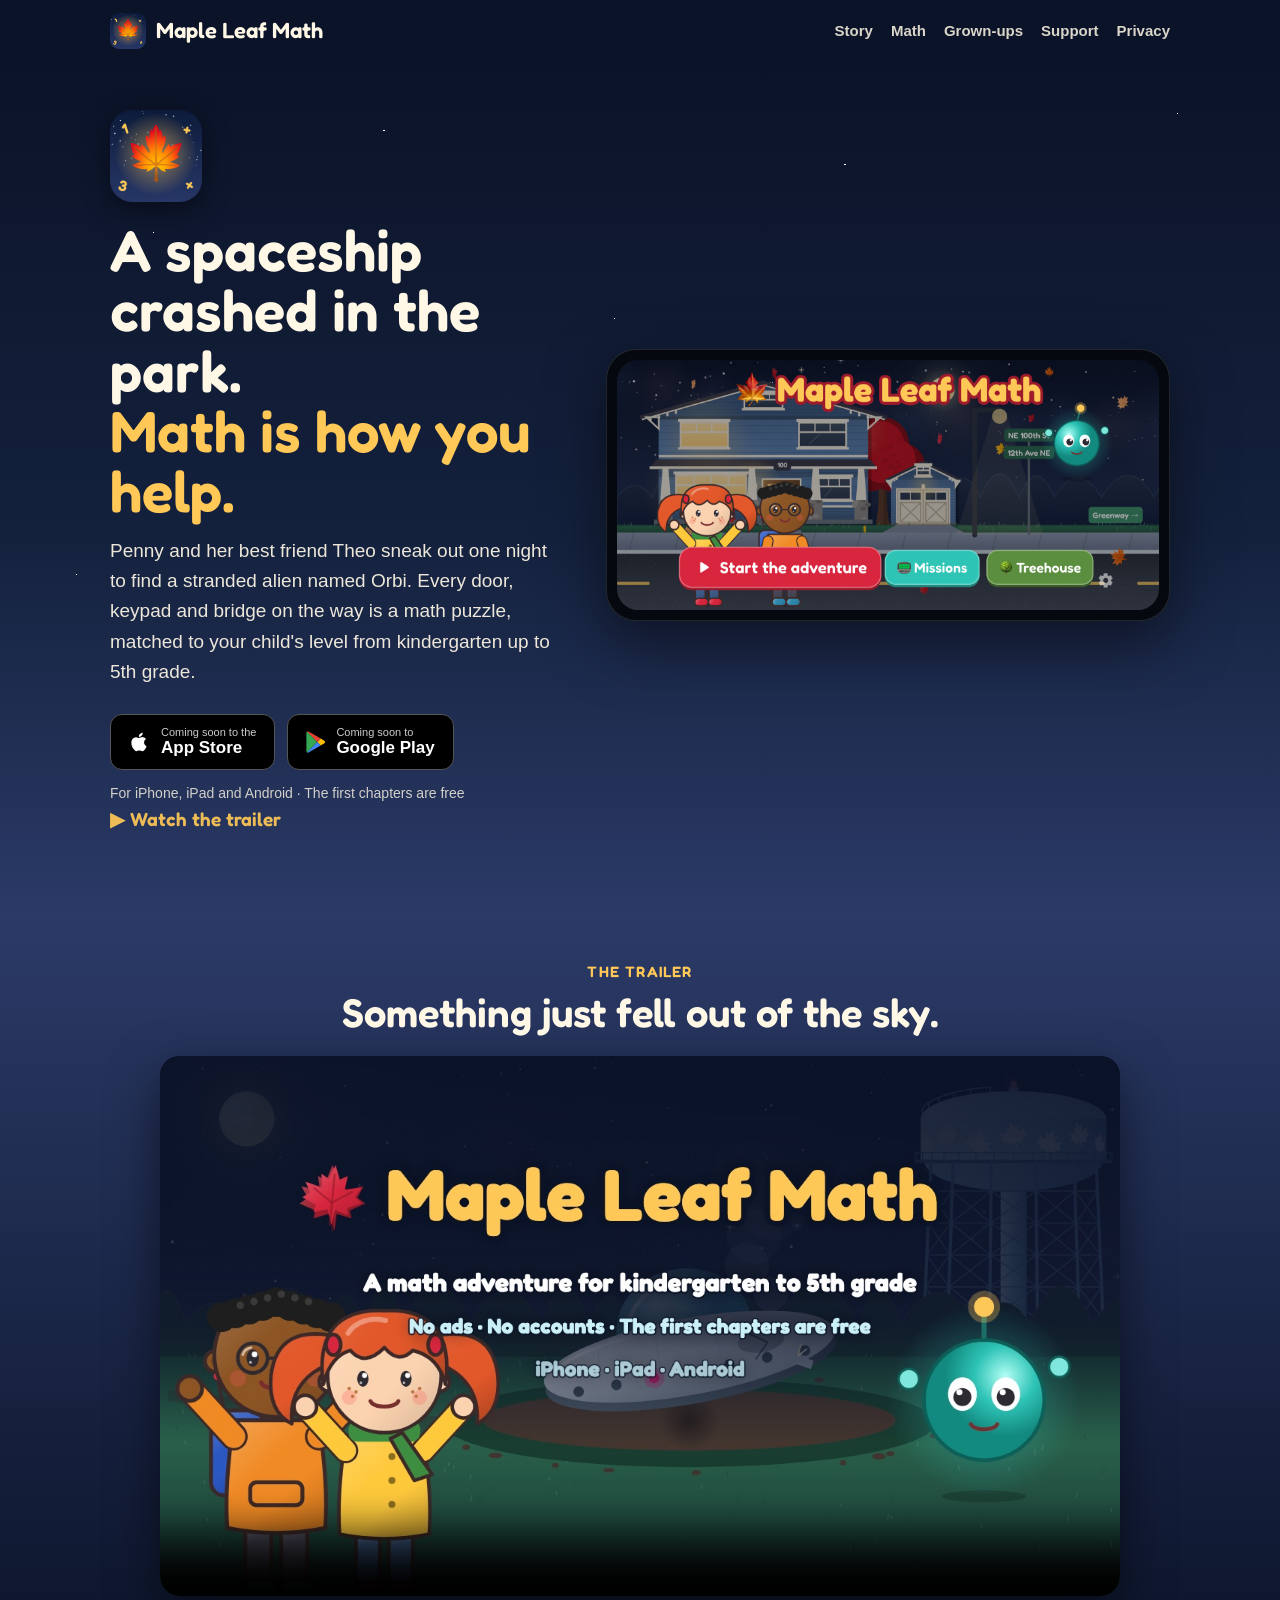
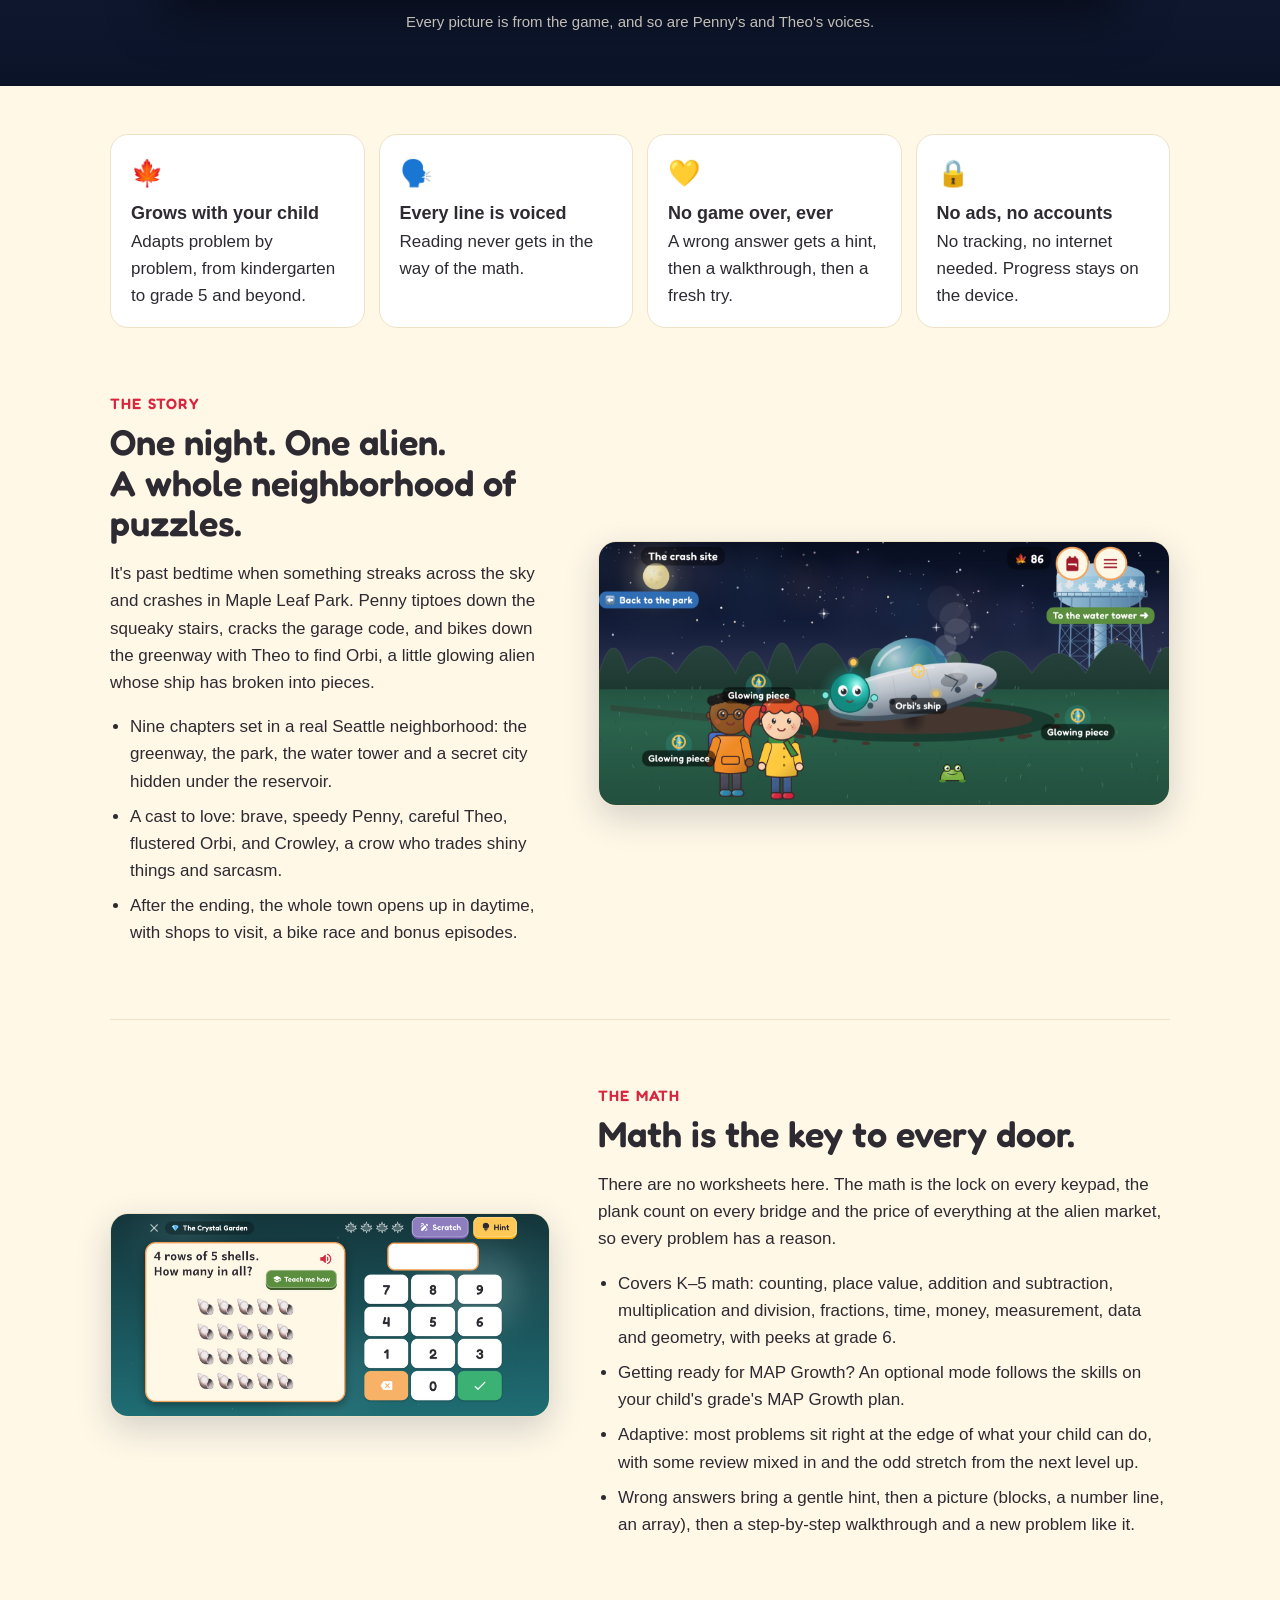
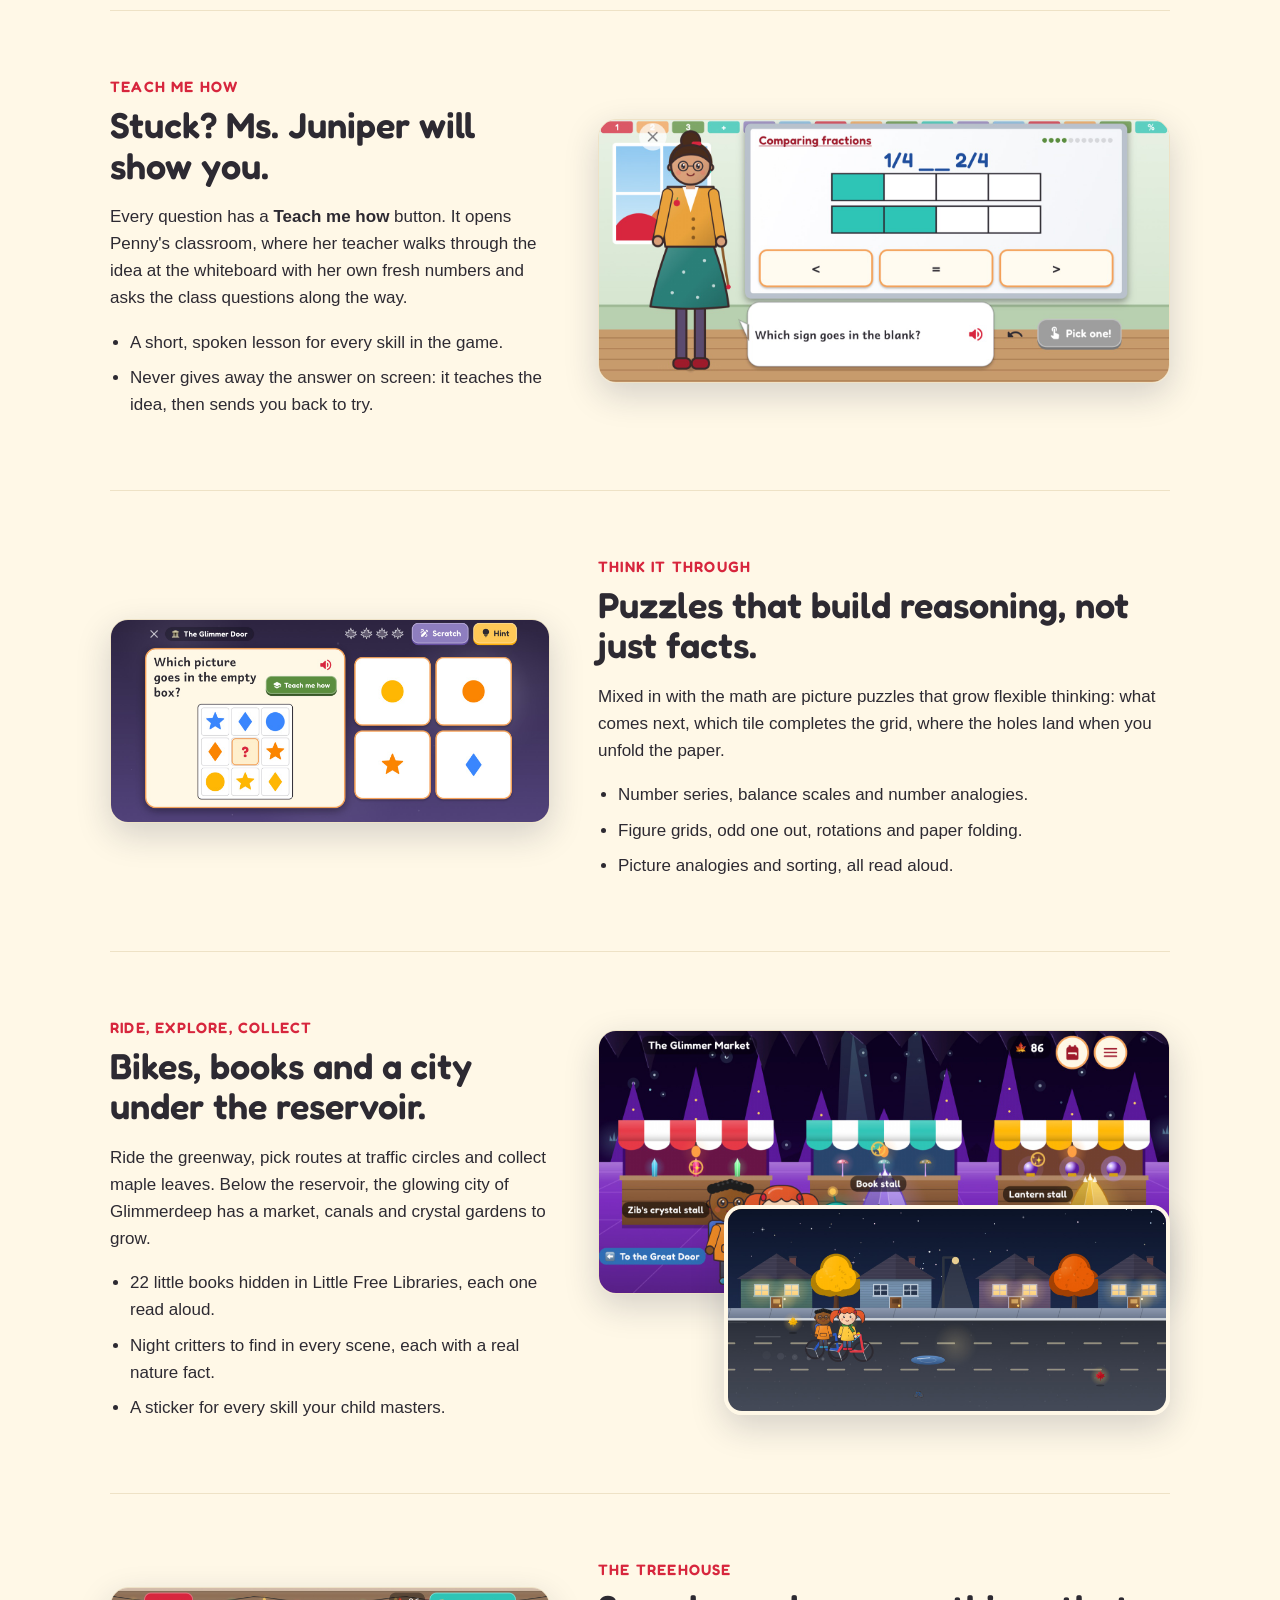
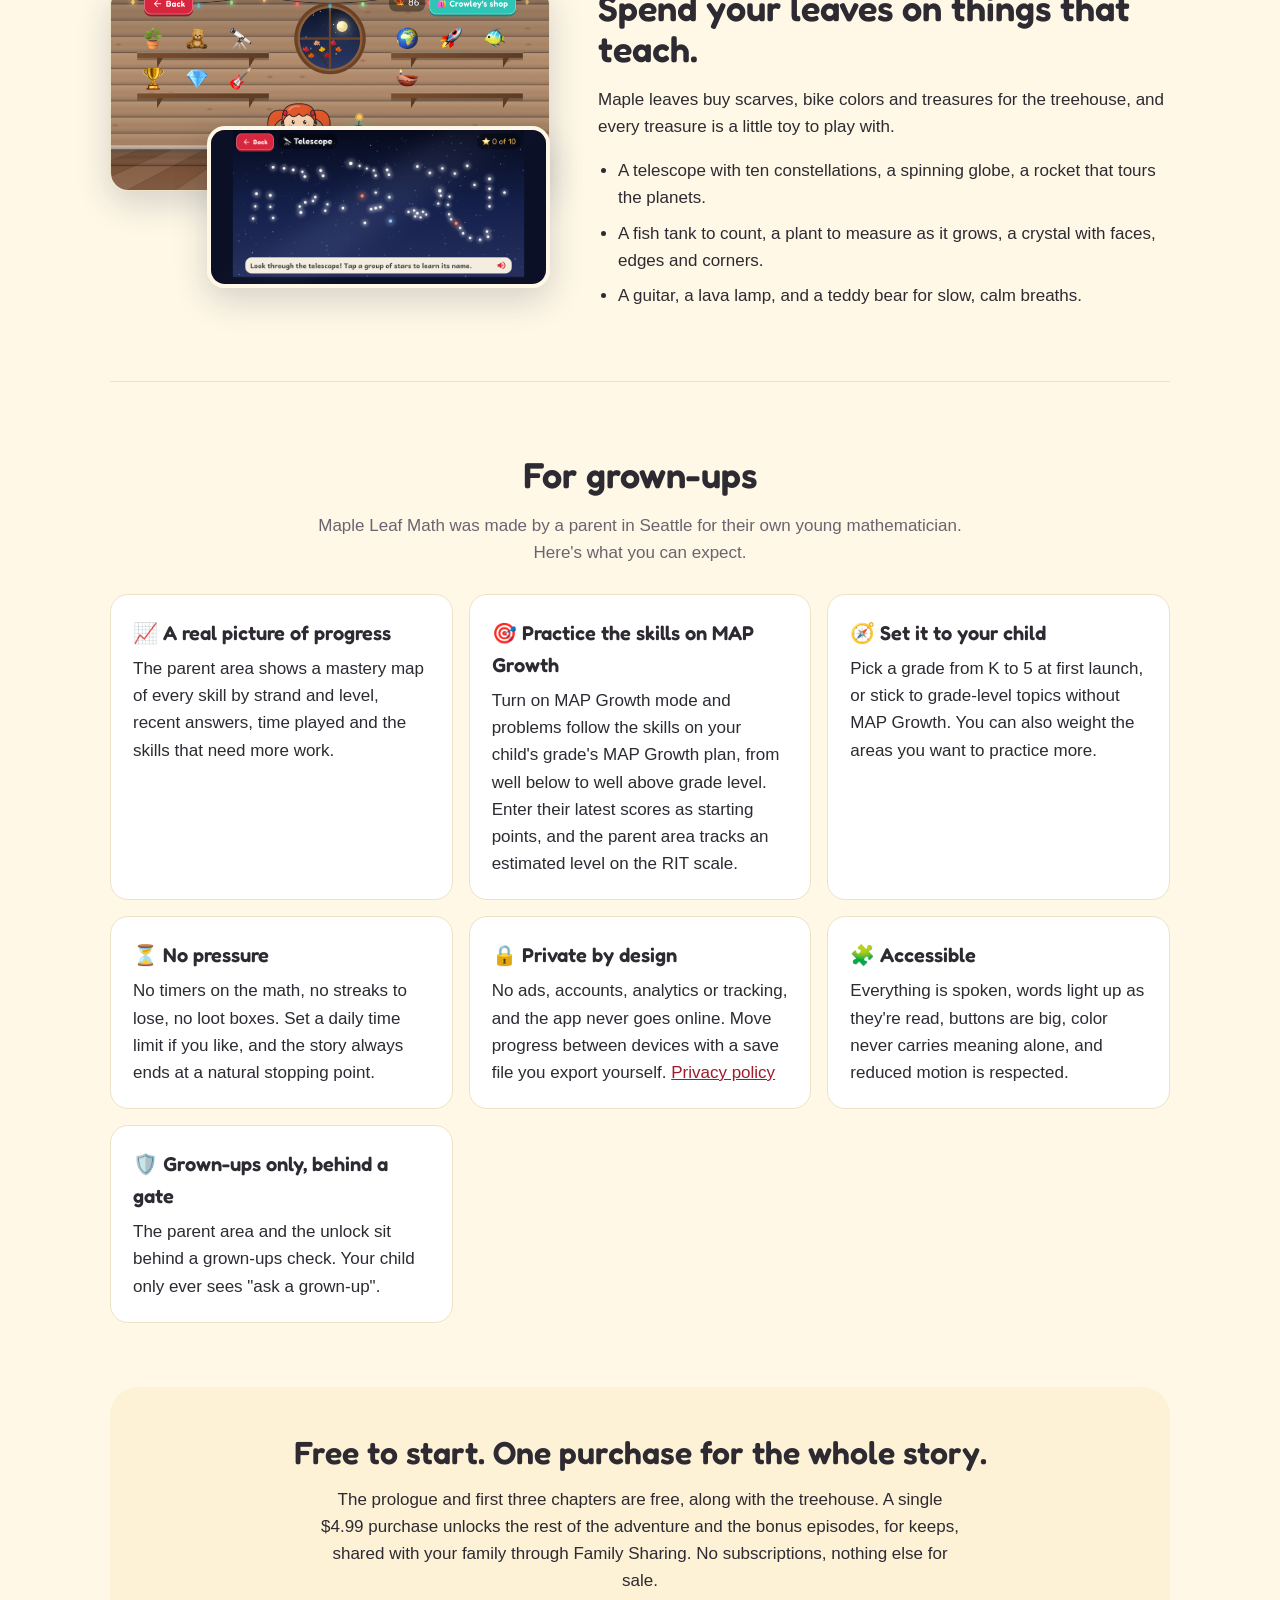
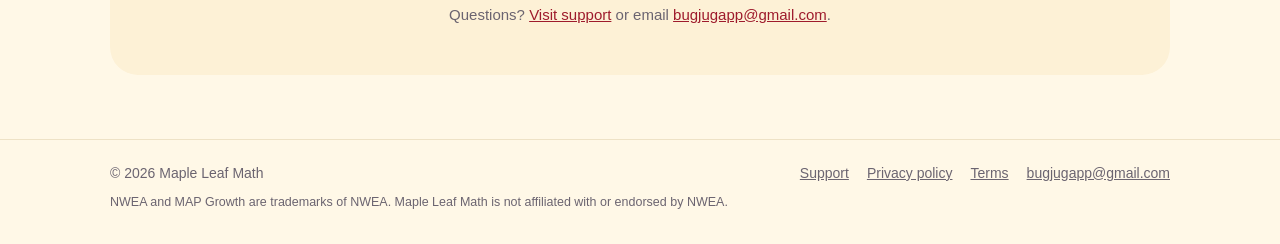
==== commit a241c95b: "Add the 44-second trailer A night-band section under the hero with the trailer (drawn with the game'" ====
--- a/index.html
+++ b/index.html
@@ -48,8 +48,21 @@
         </span>
         <span class="note">For iPhone, iPad and Android · The first chapters are free</span>
       </div>
+      <p class="watch"><a href="#trailer">▶ Watch the trailer</a></p>
     </div>
     <div class="device"><img src="img/title.jpg" alt="The title screen: Penny, Theo and Orbi outside Penny's house at night"></div>
+  </div>
+</section>
+
+<section class="trailer" id="trailer" aria-labelledby="trailer-title">
+  <div class="wrap">
+    <p class="kicker">The trailer</p>
+    <h2 id="trailer-title">Something just fell out of the sky.</h2>
+    <video controls playsinline preload="none" poster="video/trailer-poster.jpg" width="1280" height="720"
+      aria-label="A 44-second Maple Leaf Math trailer: a light crashes near Maple Leaf Park, Penny and Theo grab their bikes and race down the greenway at night, meet Orbi beside his smoking spaceship, solve a math puzzle, light the water tower beacon, find a glowing city under the reservoir and send Orbi home at sunrise.">
+      <source src="video/trailer.mp4" type="video/mp4">
+    </video>
+    <p class="trailer-note">Every picture is from the game, and so are Penny's and Theo's voices.</p>
   </div>
 </section>
 
--- a/style.css
+++ b/style.css
@@ -106,6 +106,16 @@
 .shot { border-radius: 18px; border: 1px solid var(--line); box-shadow: 0 12px 34px rgba(20,33,61,.18); width: 100%; }
 .shot.small { width: 78%; justify-self: end; margin-top: -18%; position: relative; border: 4px solid var(--bg); }
 
+/* Trailer: a night band under the hero */
+.watch { margin: 18px 0 0; font-family: "Fredoka", ui-rounded, sans-serif; font-weight: 600; font-size: 18px; }
+.watch a { color: var(--porch); text-decoration: none; }
+.watch a:hover { text-decoration: underline; }
+.trailer { background: linear-gradient(180deg, var(--dusk) 0%, var(--night-deep) 100%); color: #fff8e7; padding: 44px 0 52px; text-align: center; }
+.trailer .kicker { color: var(--porch); margin: 0 0 6px; }
+.trailer h2 { font-size: clamp(28px, 4vw, 40px); line-height: 1.1; margin: 0 0 22px; font-weight: 600; }
+.trailer video { width: 100%; max-width: 960px; height: auto; aspect-ratio: 16 / 9; margin: 0 auto; display: block; border-radius: 20px; background: #000; box-shadow: 0 18px 50px rgba(0,0,0,.5); }
+.trailer-note { margin: 14px auto 0; font-size: 15px; opacity: .75; }
+
 /* Grown-ups */
 .grownups { padding: 64px 0 24px; }
 .grownups h2 { font-size: 36px; margin: 0 0 8px; font-weight: 600; text-align: center; }
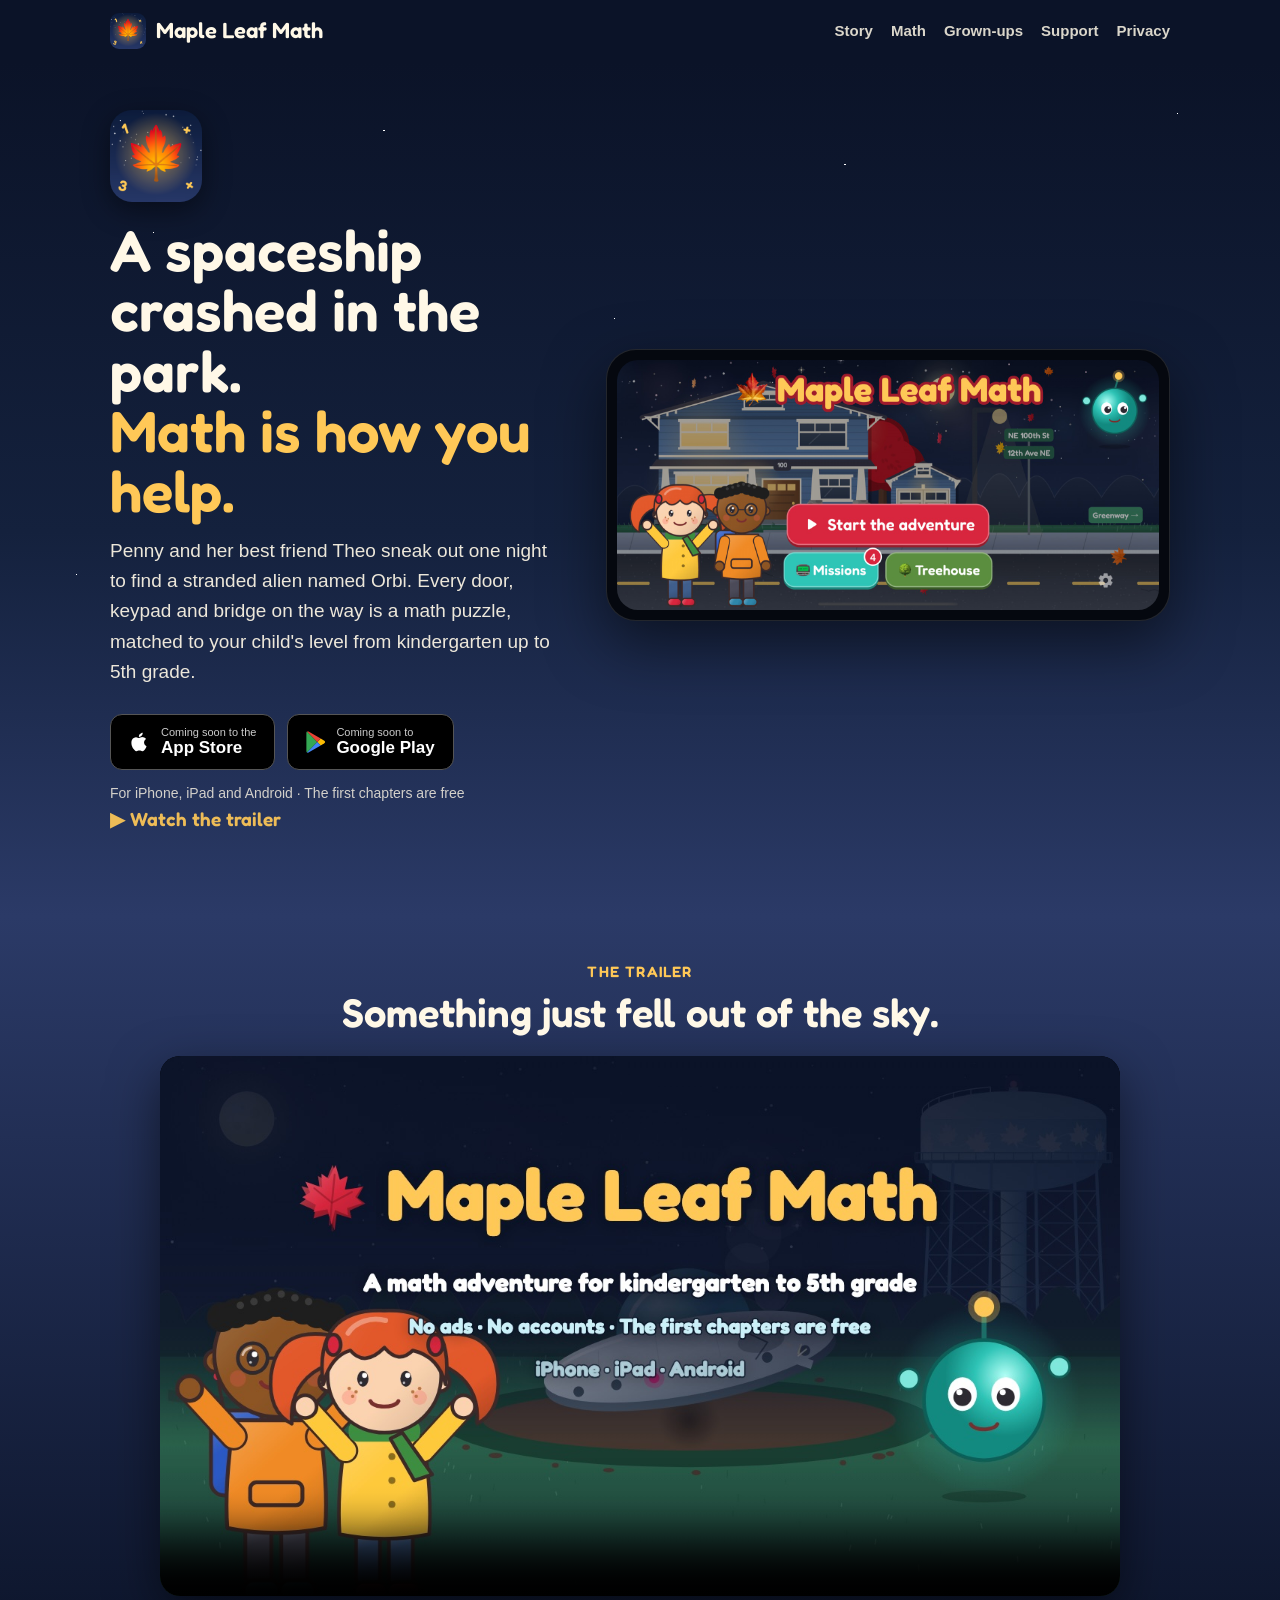
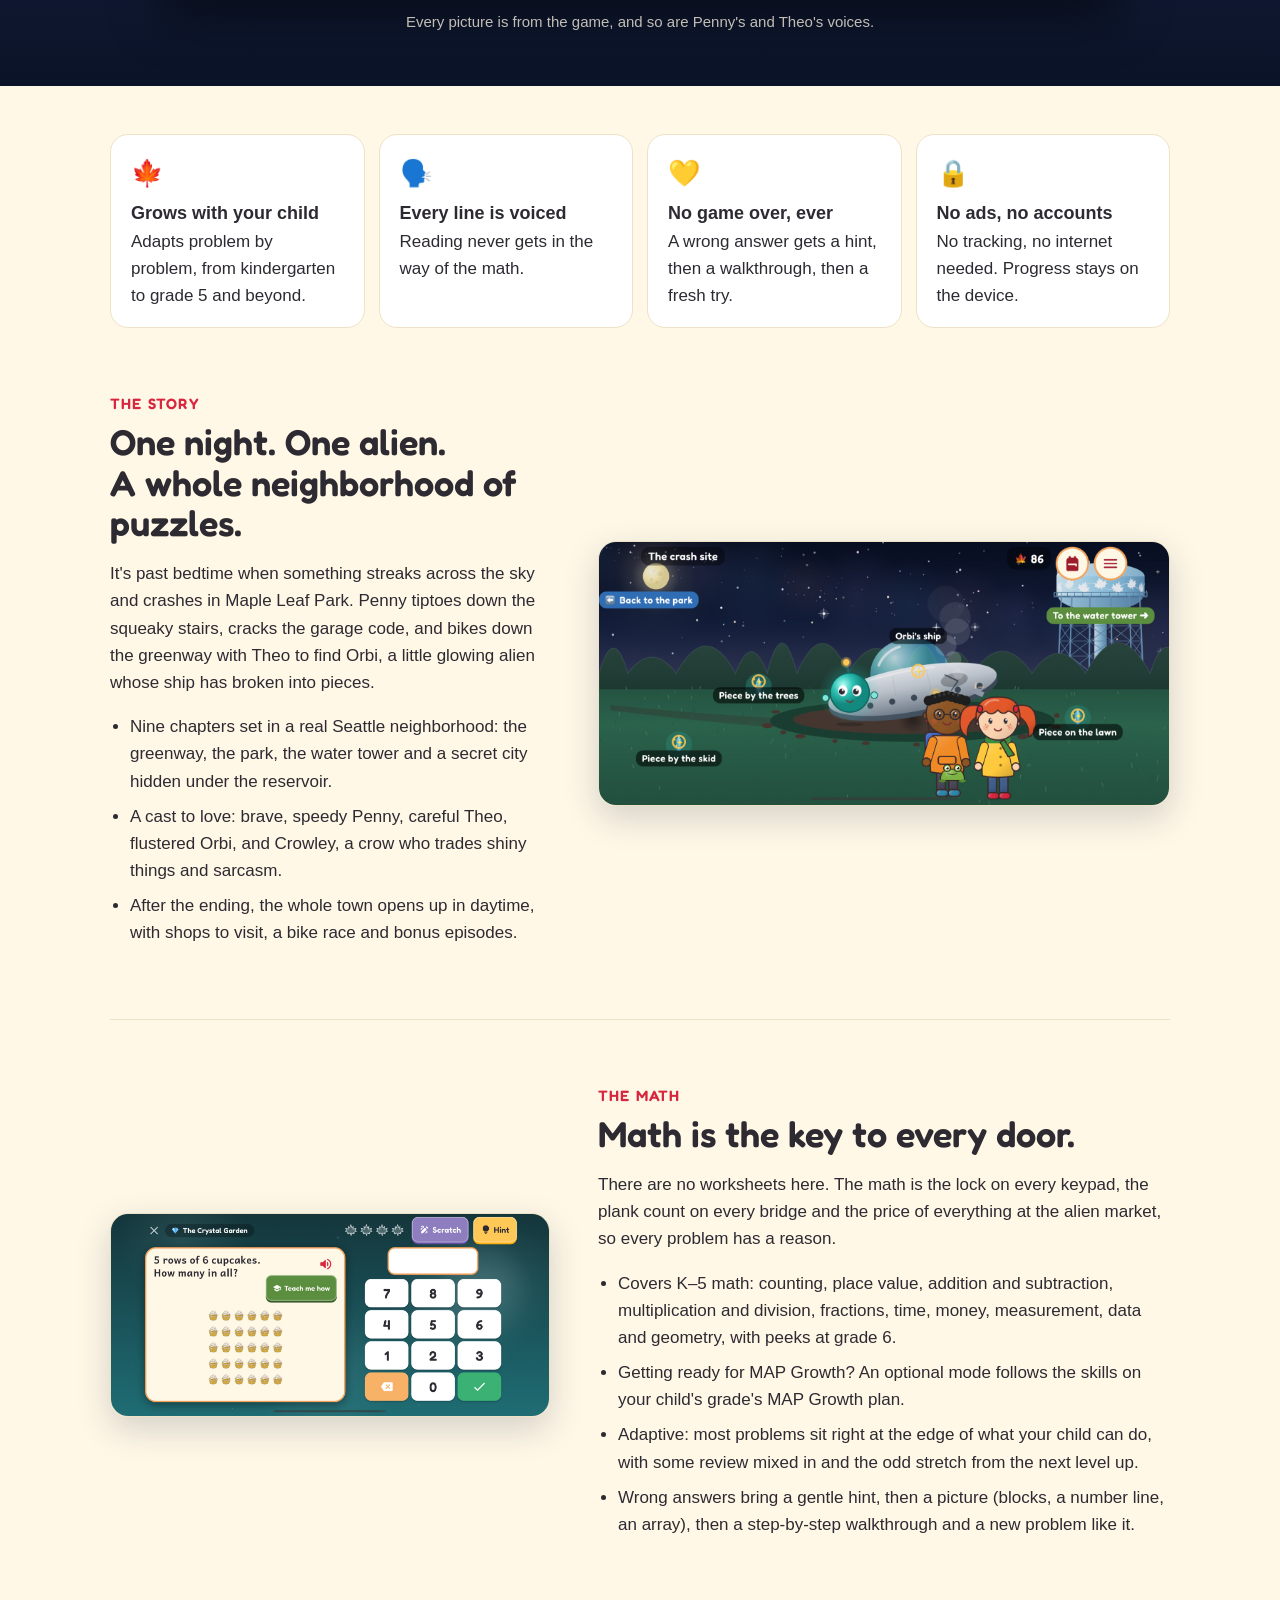
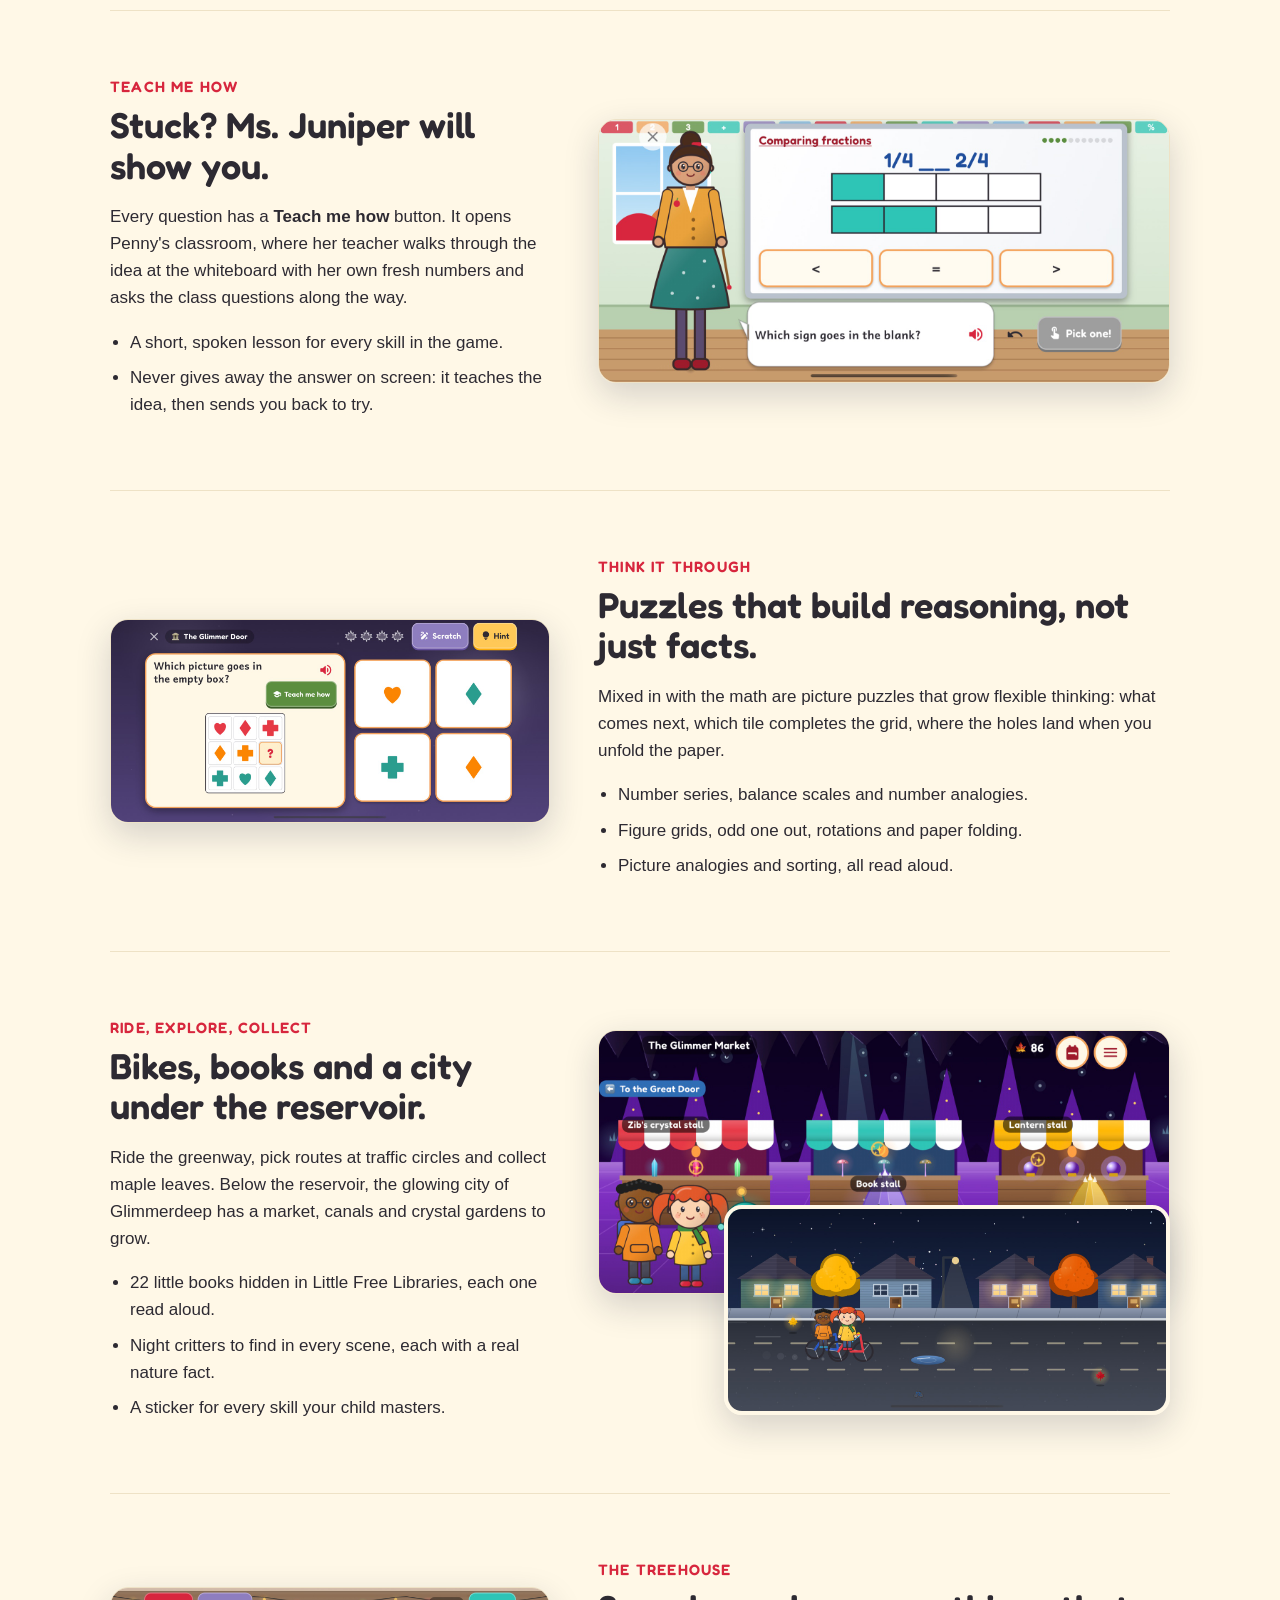
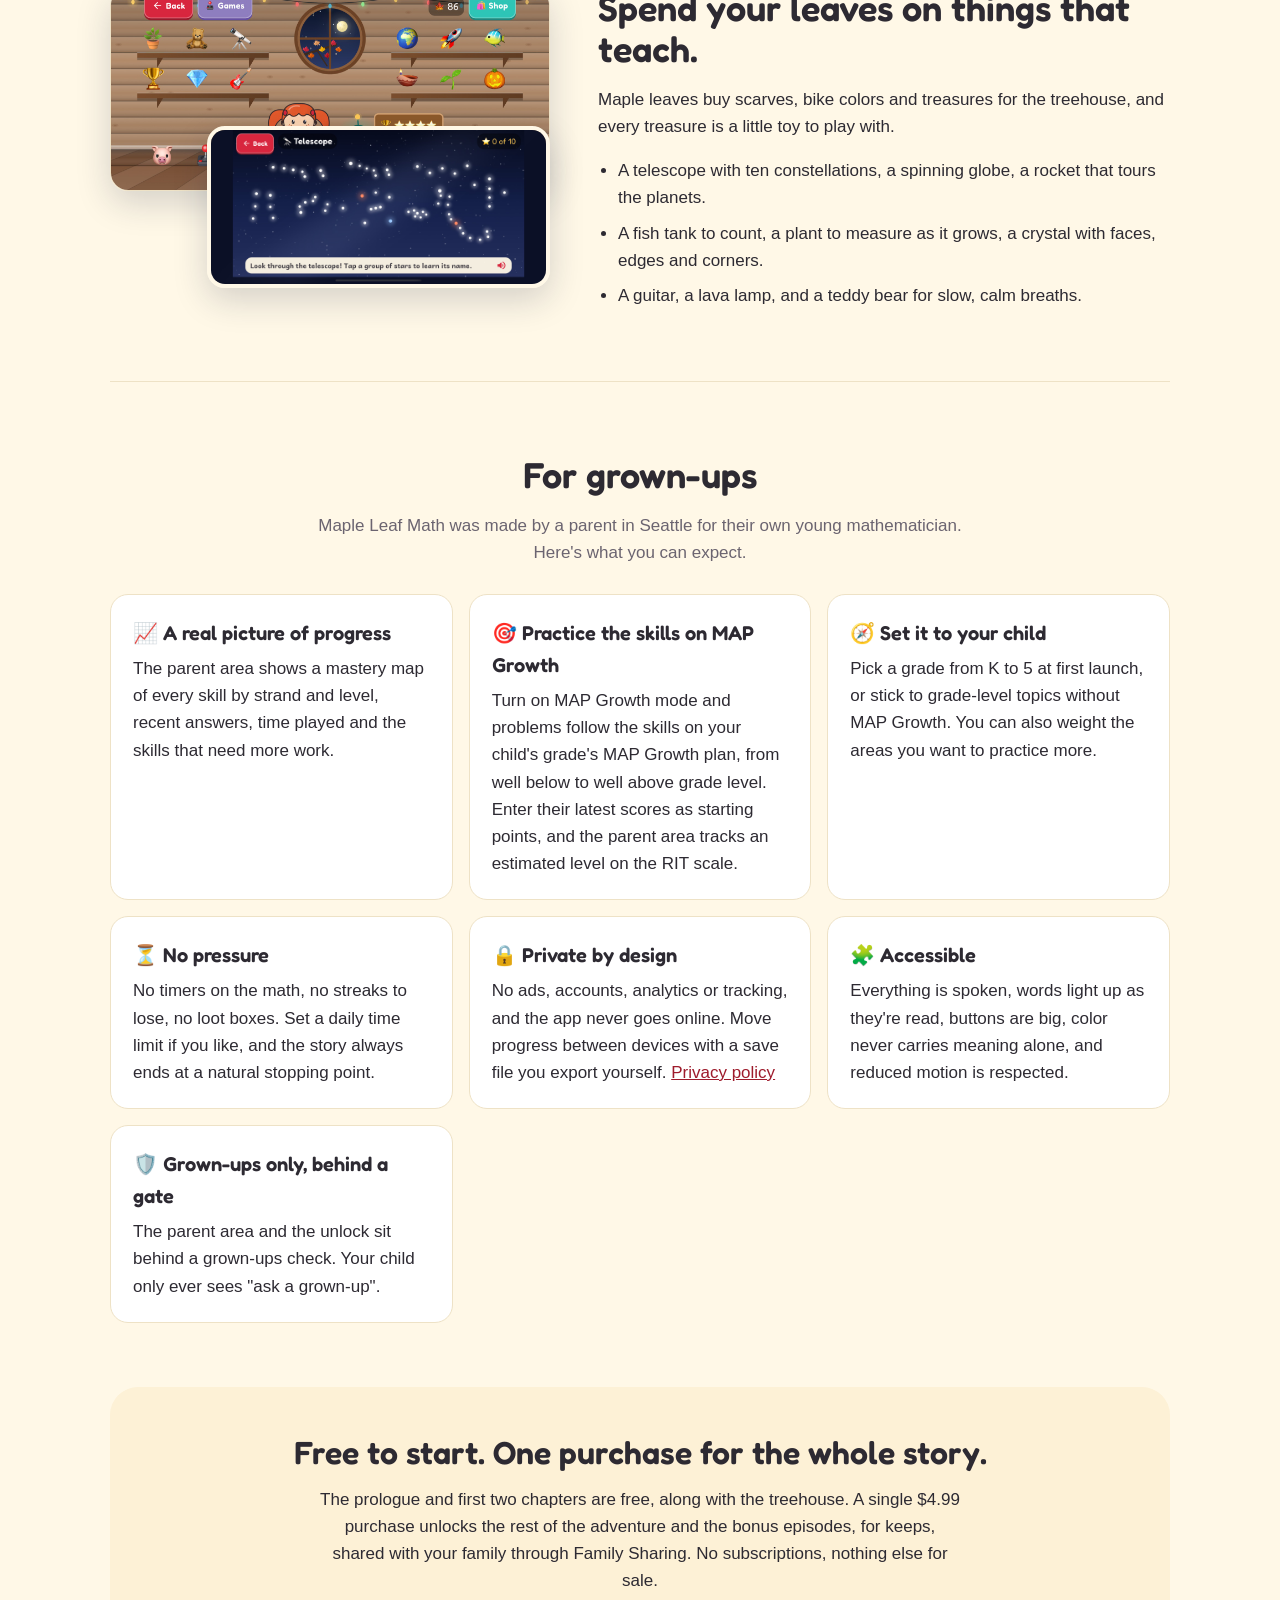
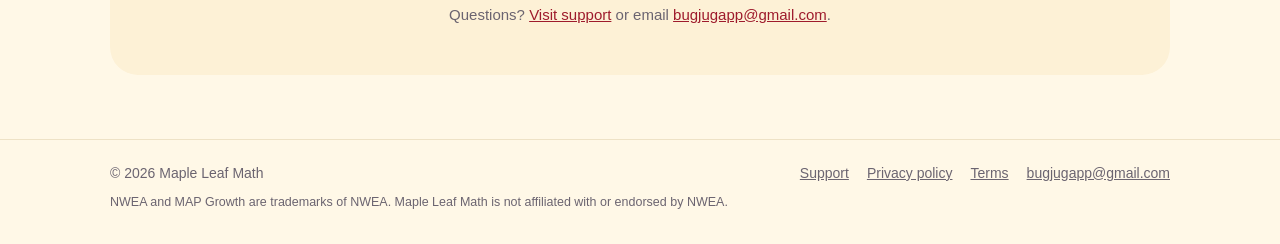
==== commit b542d8e8: "Free part is now the prologue and two chapters; newer screenshots Co-Authored-By: Claude Opus 5.5 <n" ====
--- a/index.html
+++ b/index.html
@@ -234,7 +234,7 @@
 
   <div class="closing">
     <h2>Free to start. One purchase for the whole story.</h2>
-    <p>The prologue and first three chapters are free, along with the treehouse. A single $4.99
+    <p>The prologue and first two chapters are free, along with the treehouse. A single $4.99
       purchase unlocks the rest of the adventure and the bonus episodes, for keeps, shared with
       your family through Family Sharing. No subscriptions, nothing else for sale.</p>
     <p class="meta">Questions? <a href="support.html">Visit support</a> or email
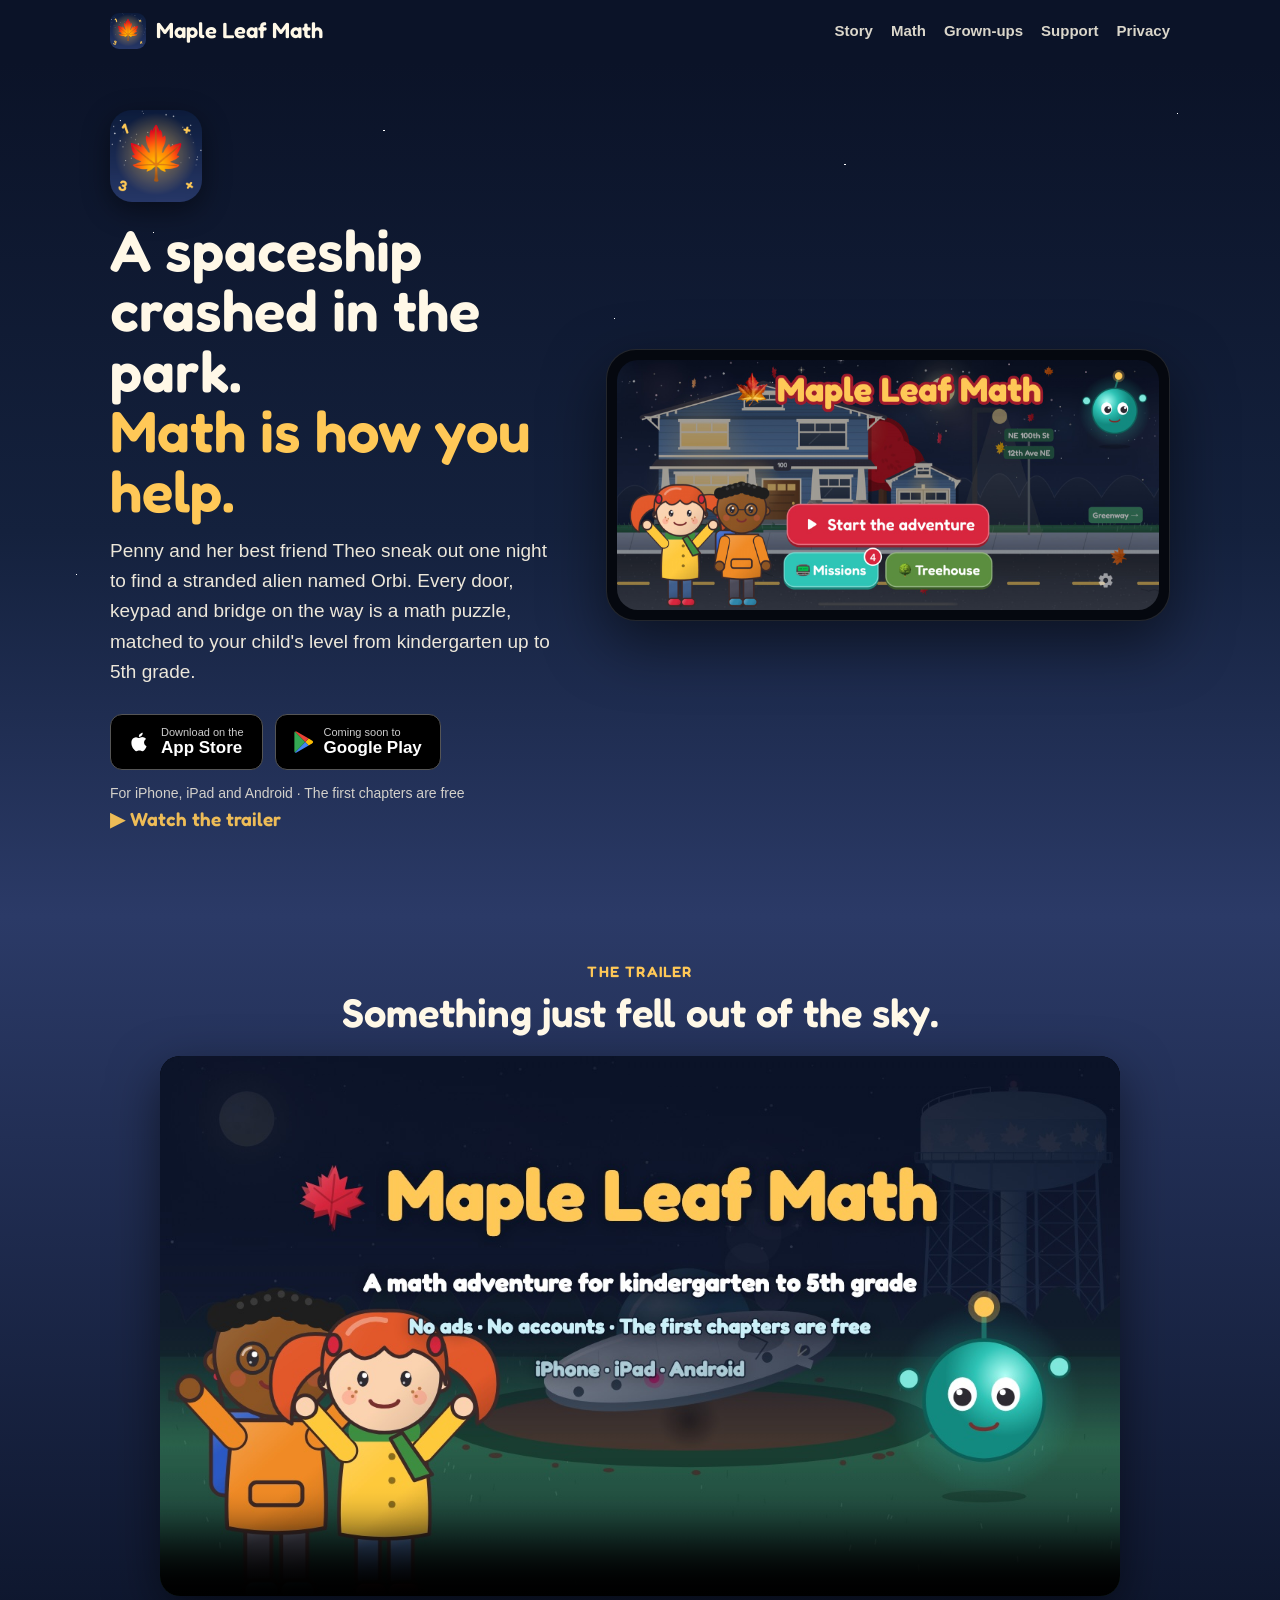
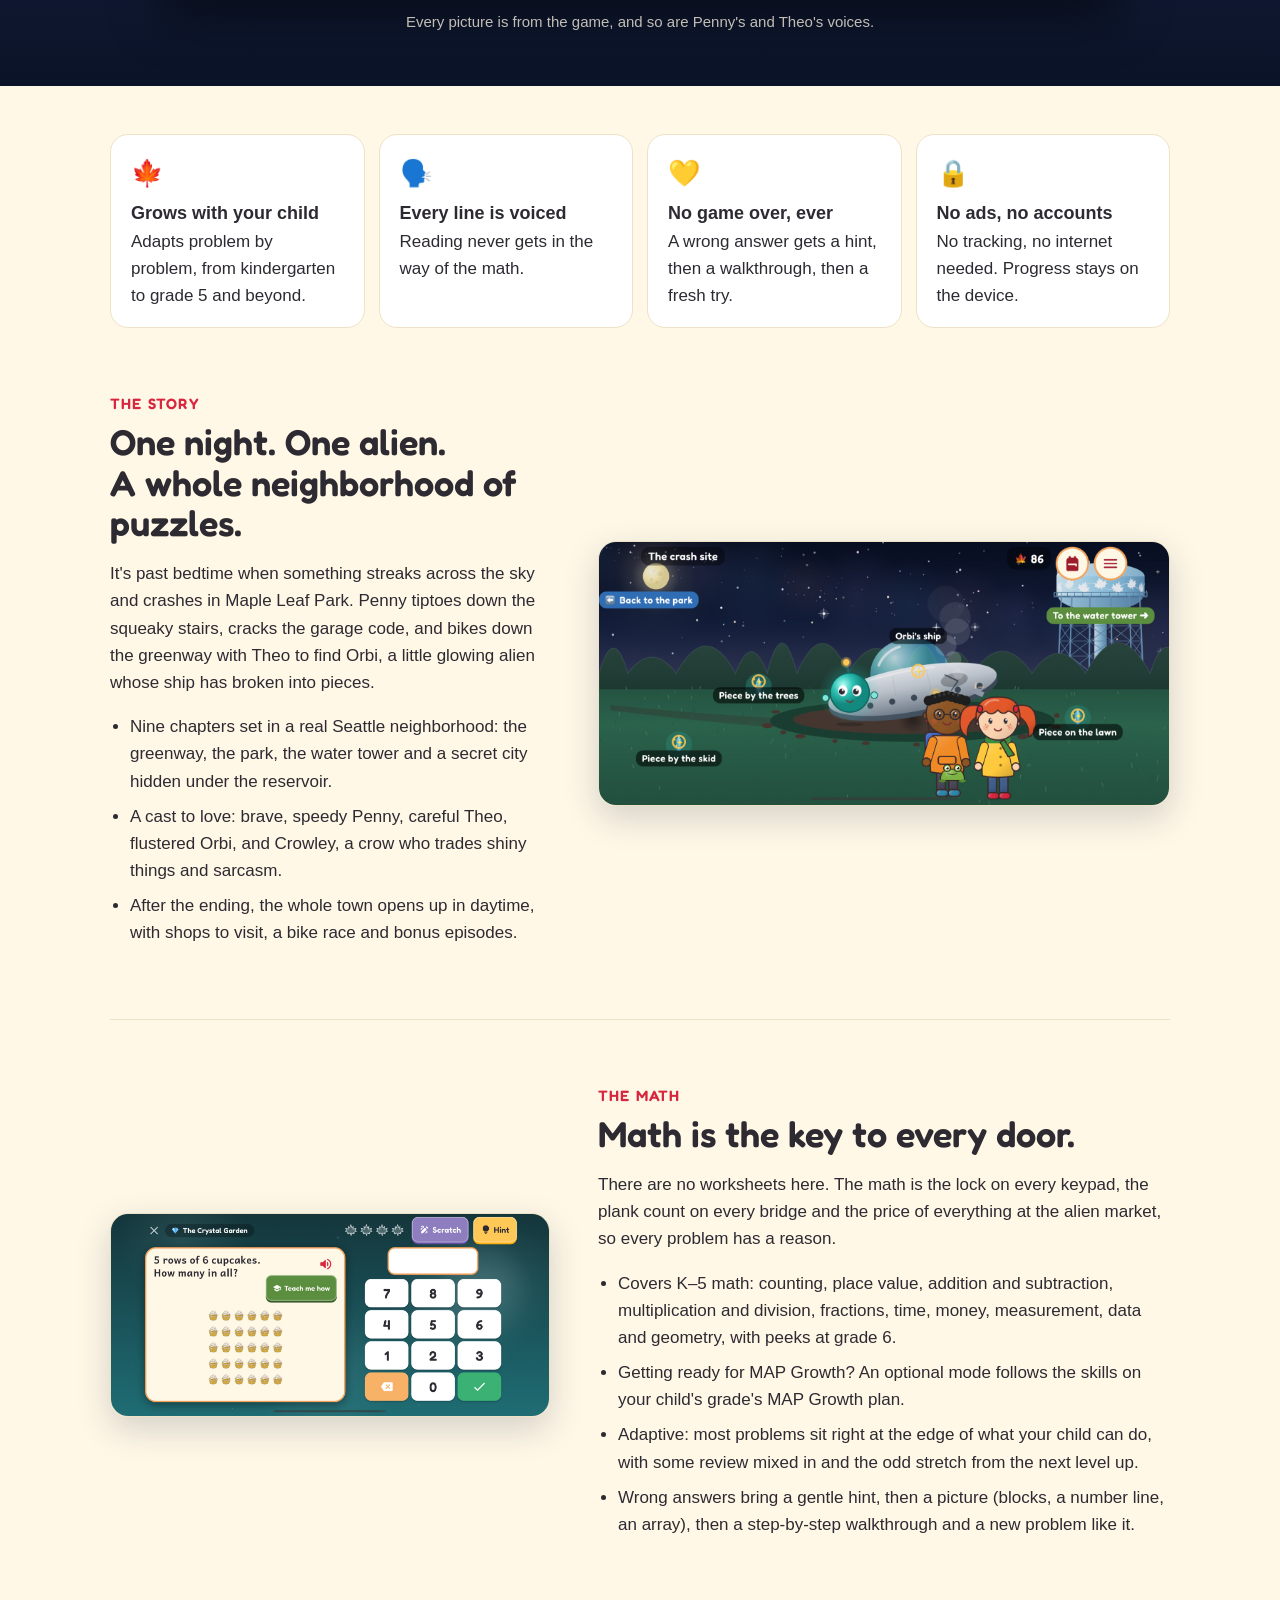
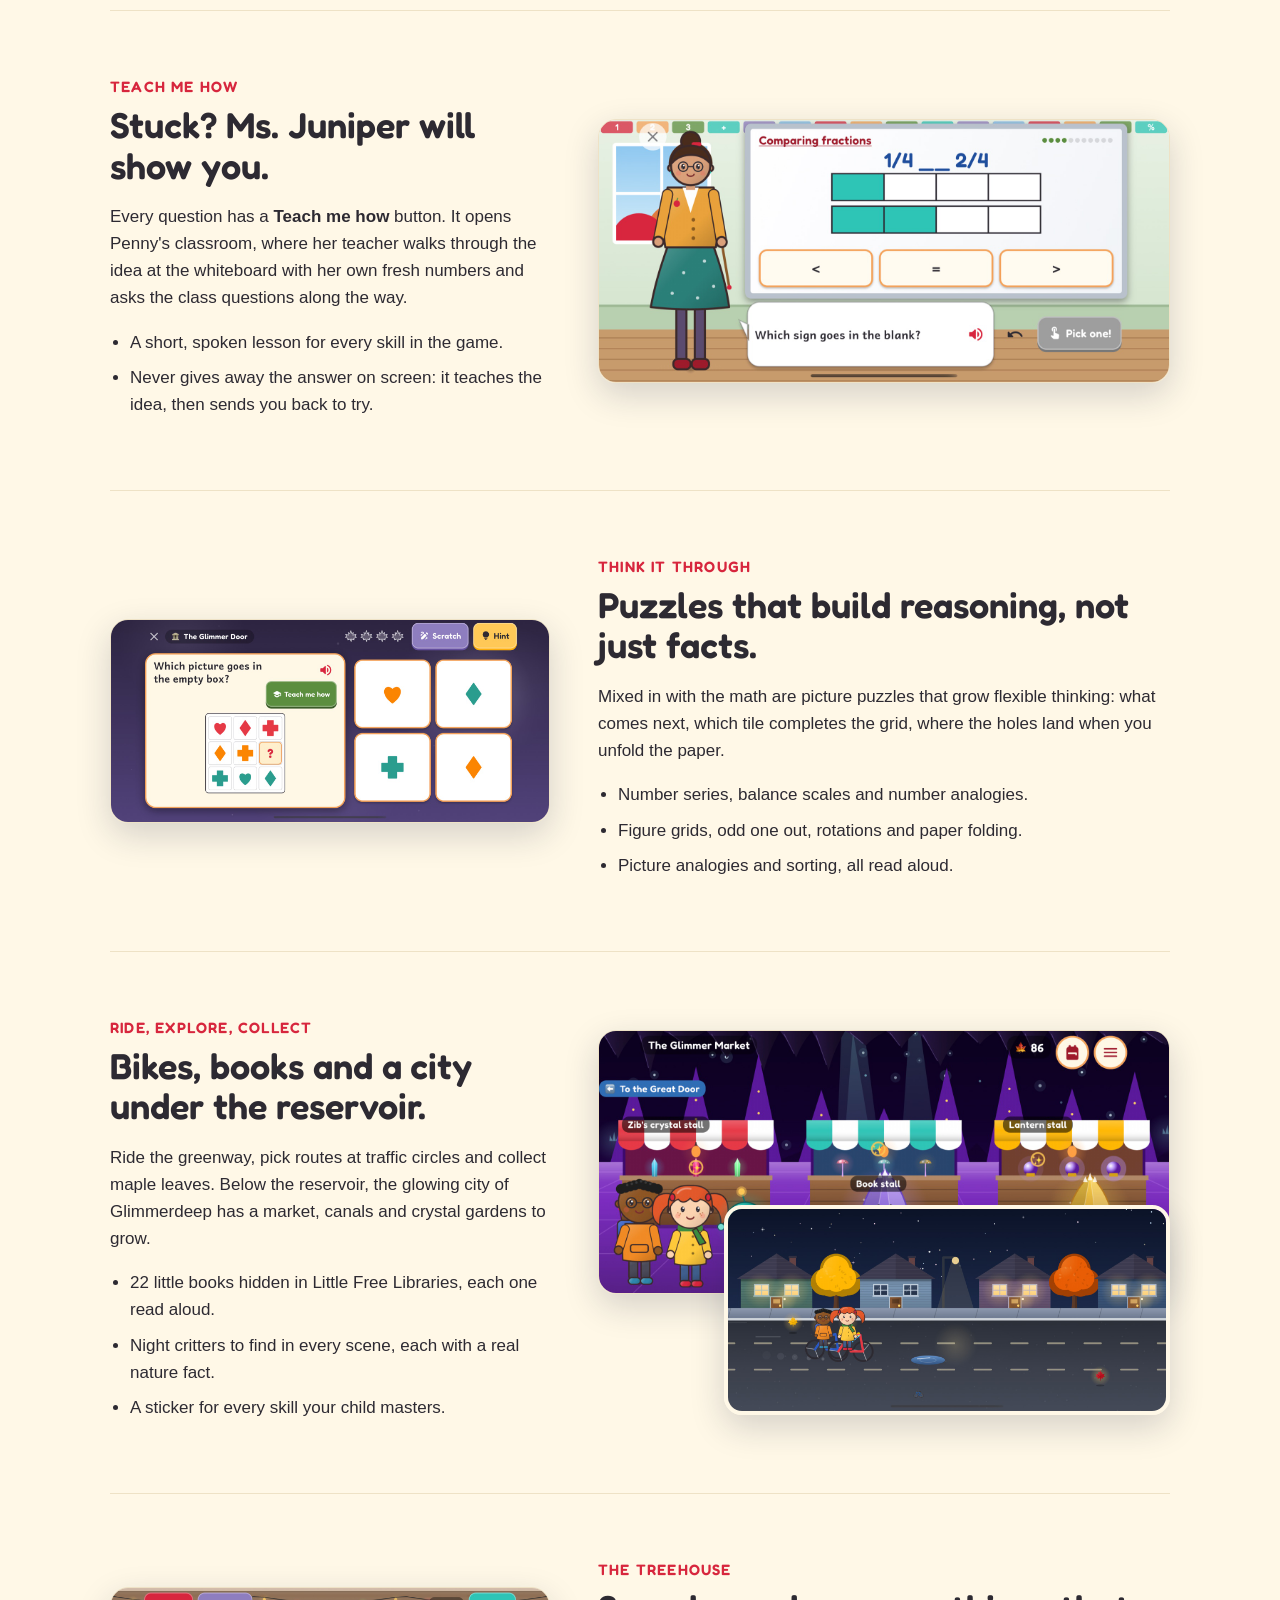
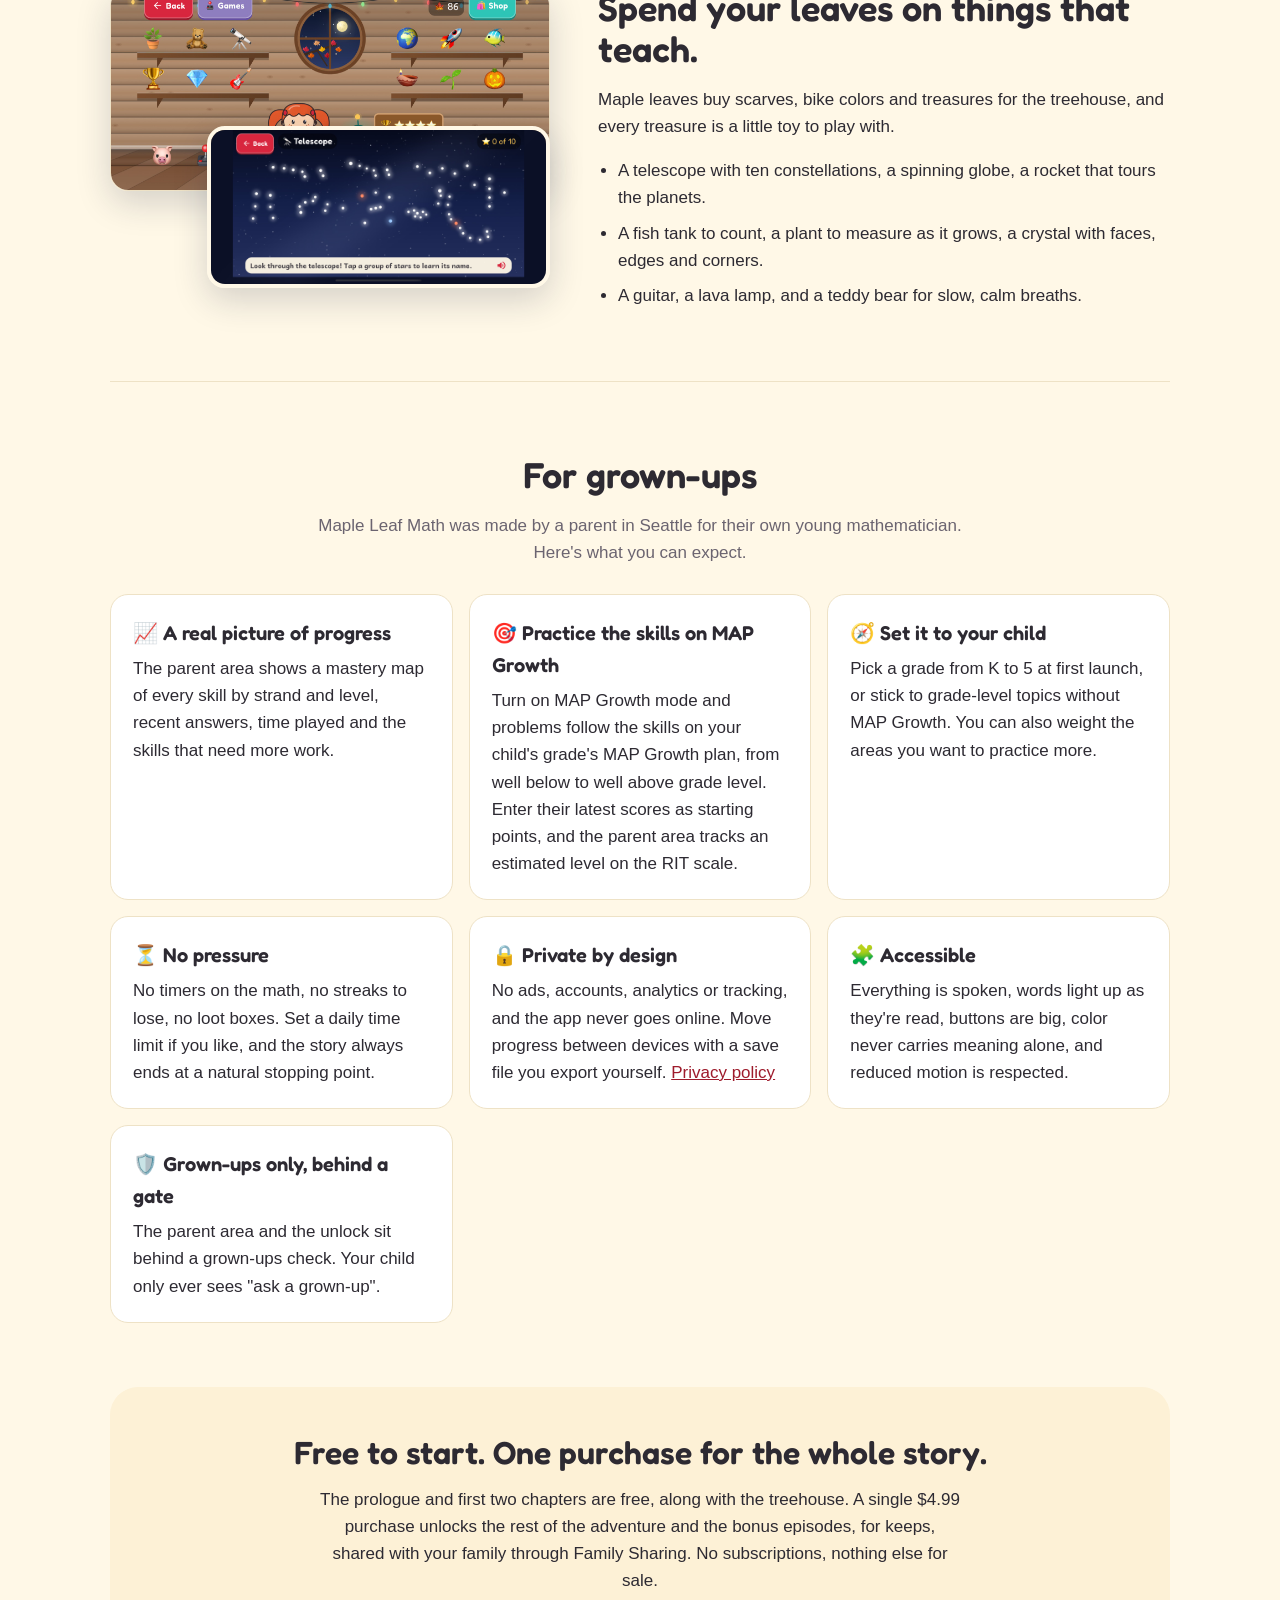
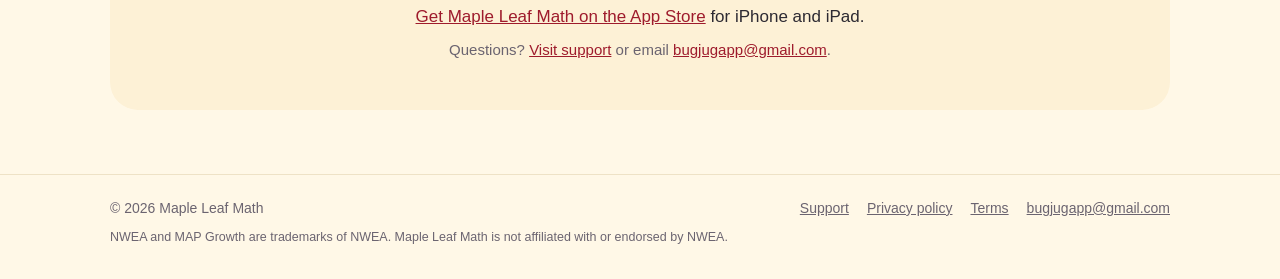
==== commit 8dbffe9c: "Link the App Store: Maple Leaf Math is out on iPhone and iPad The hero badge now opens the App Store" ====
--- a/index.html
+++ b/index.html
@@ -11,6 +11,7 @@
   <meta property="og:url" content="https://mapleleafmath.github.io/">
   <meta name="twitter:card" content="summary_large_image">
   <meta name="theme-color" content="#0b1328">
+  <meta name="apple-itunes-app" content="app-id=6832849006">
   <link rel="icon" href="favicon.png">
   <link rel="apple-touch-icon" href="apple-touch-icon.png">
   <link rel="stylesheet" href="style.css">
@@ -38,10 +39,10 @@
         Every door, keypad and bridge on the way is a math puzzle, matched to your child's level
         from kindergarten up to 5th grade.</p>
       <div class="cta">
-        <span class="badge" aria-label="Coming soon to the App Store">
+        <a class="badge" href="https://apps.apple.com/app/maple-leaf-math-adventure/id6832849006" aria-label="Download on the App Store">
           <svg width="22" height="22" viewBox="0 0 24 24" aria-hidden="true"><path fill="currentColor" d="M16.4 12.6c0-2.6 2.1-3.8 2.2-3.9-1.2-1.8-3.1-2-3.7-2-1.6-.2-3.1.9-3.9.9-.8 0-2-.9-3.3-.9-1.7 0-3.3 1-4.2 2.5-1.8 3.1-.5 7.7 1.3 10.2.9 1.2 1.9 2.6 3.2 2.6 1.3-.1 1.8-.8 3.3-.8 1.6 0 2 .8 3.3.8 1.4 0 2.3-1.3 3.1-2.5 1-1.4 1.4-2.8 1.4-2.9 0 0-2.7-1-2.7-4zM13.9 5c.7-.9 1.2-2 1-3.2-1 0-2.3.7-3 1.6-.7.8-1.2 2-1.1 3.1 1.2.1 2.3-.6 3.1-1.5z"/></svg>
-          <span><small>Coming soon to the</small>App Store</span>
-        </span>
+          <span><small>Download on the</small>App Store</span>
+        </a>
         <span class="badge" aria-label="Coming soon to Google Play">
           <svg width="20" height="22" viewBox="0 0 20 22" aria-hidden="true"><path fill="#34a853" d="M1 .6 11.3 11 1 21.4c-.4-.2-.6-.6-.6-1.1V1.7C.4 1.2.6.8 1 .6z"/><path fill="#fbbc04" d="m14.7 7.6 3.6 2.1c1 .6 1 2 0 2.6l-3.6 2.1-3.4-3.4z"/><path fill="#4285f4" d="M11.3 11 14.7 14.4 2.5 21.4c-.5.3-1 .3-1.5 0z"/><path fill="#ea4335" d="M1 .6c.5-.3 1-.3 1.5 0l12.2 7-3.4 3.4z"/></svg>
           <span><small>Coming soon to</small>Google Play</span>
@@ -237,6 +238,8 @@
     <p>The prologue and first two chapters are free, along with the treehouse. A single $4.99
       purchase unlocks the rest of the adventure and the bonus episodes, for keeps, shared with
       your family through Family Sharing. No subscriptions, nothing else for sale.</p>
+    <p><a href="https://apps.apple.com/app/maple-leaf-math-adventure/id6832849006">Get Maple Leaf Math on the App Store</a>
+      for iPhone and iPad.</p>
     <p class="meta">Questions? <a href="support.html">Visit support</a> or email
       <a href="mailto:bugjugapp@gmail.com">bugjugapp@gmail.com</a>.</p>
   </div>
--- a/style.css
+++ b/style.css
@@ -79,6 +79,7 @@
   display: inline-flex; align-items: center; gap: 10px; background: #000; color: #fff; min-height: 56px;
   border: 1px solid #555; border-radius: 12px; padding: 9px 18px; text-decoration: none; font-weight: 700;
 }
+a.badge:hover { border-color: #fff; }
 .badge small { display: block; font-size: 11px; font-weight: 500; opacity: .8; line-height: 1.1; }
 .badge span { line-height: 1.15; }
 .note { font-size: 14px; opacity: .8; flex-basis: 100%; }
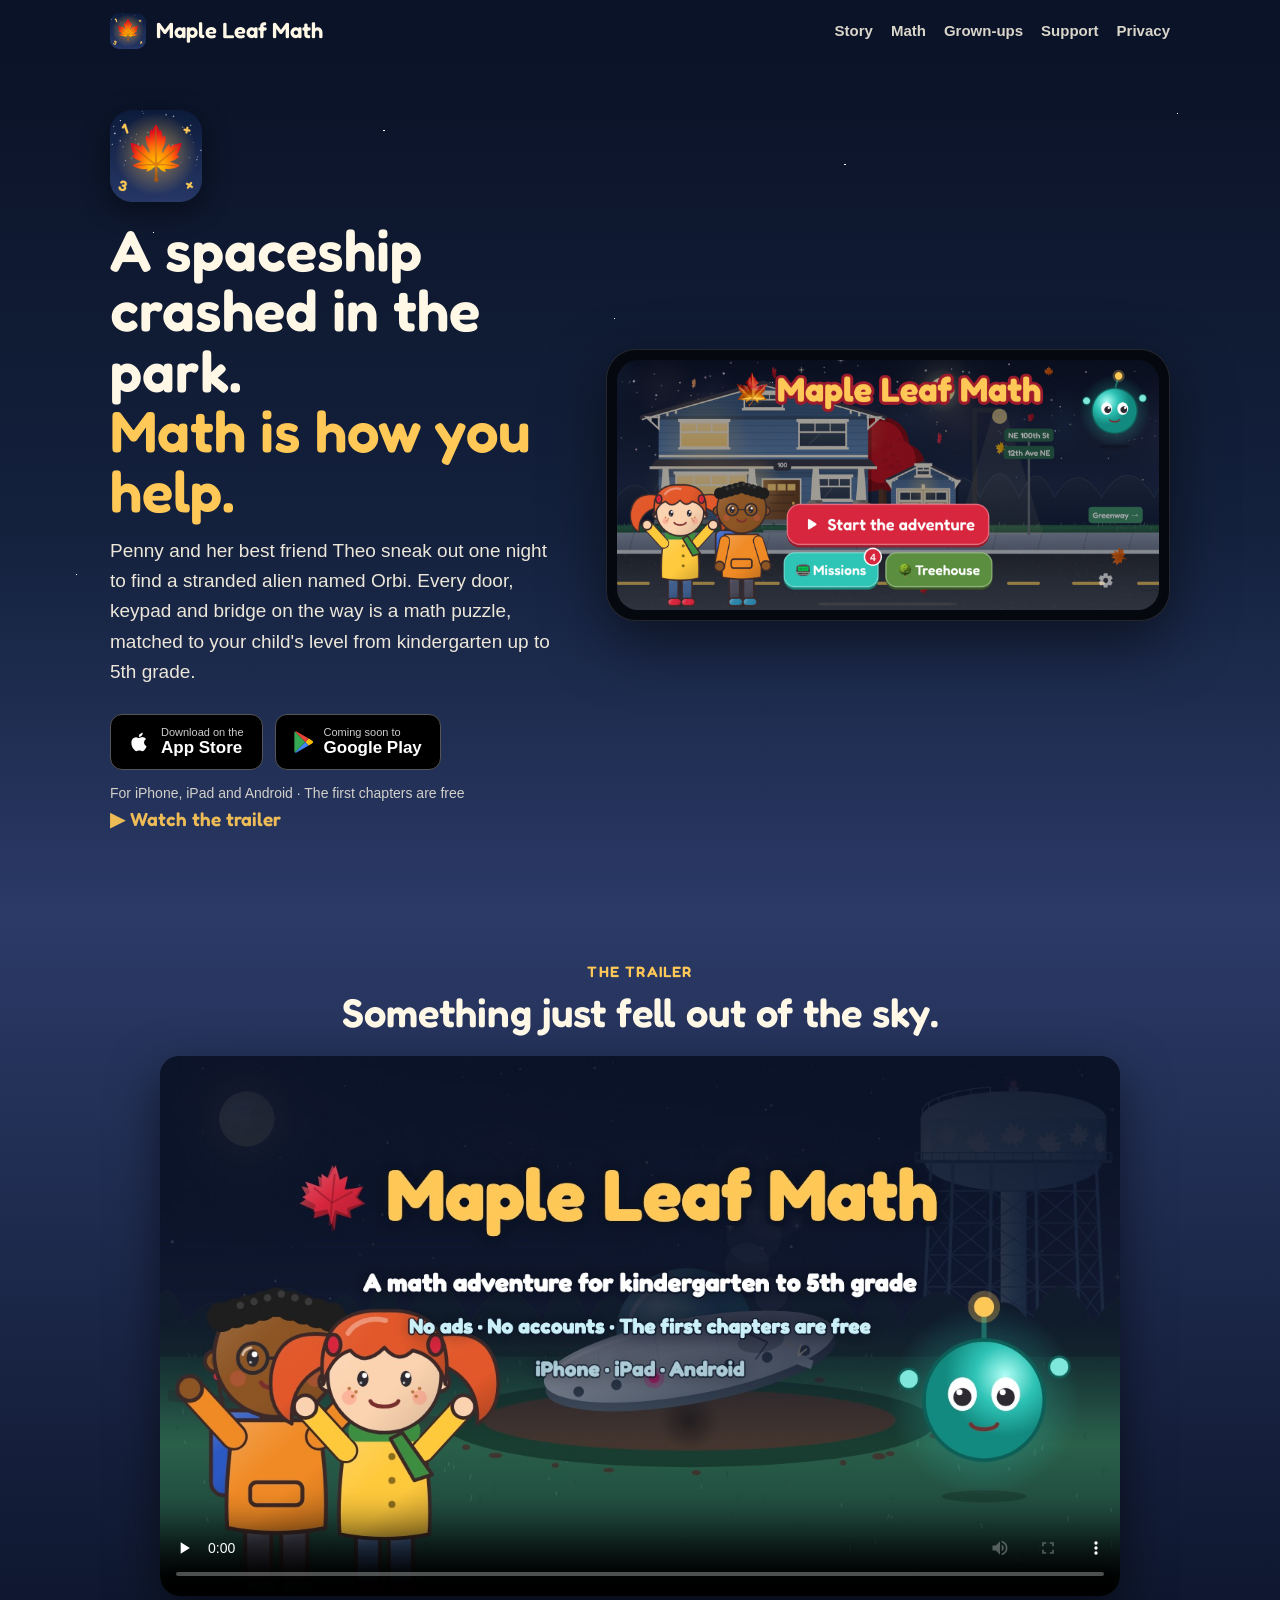
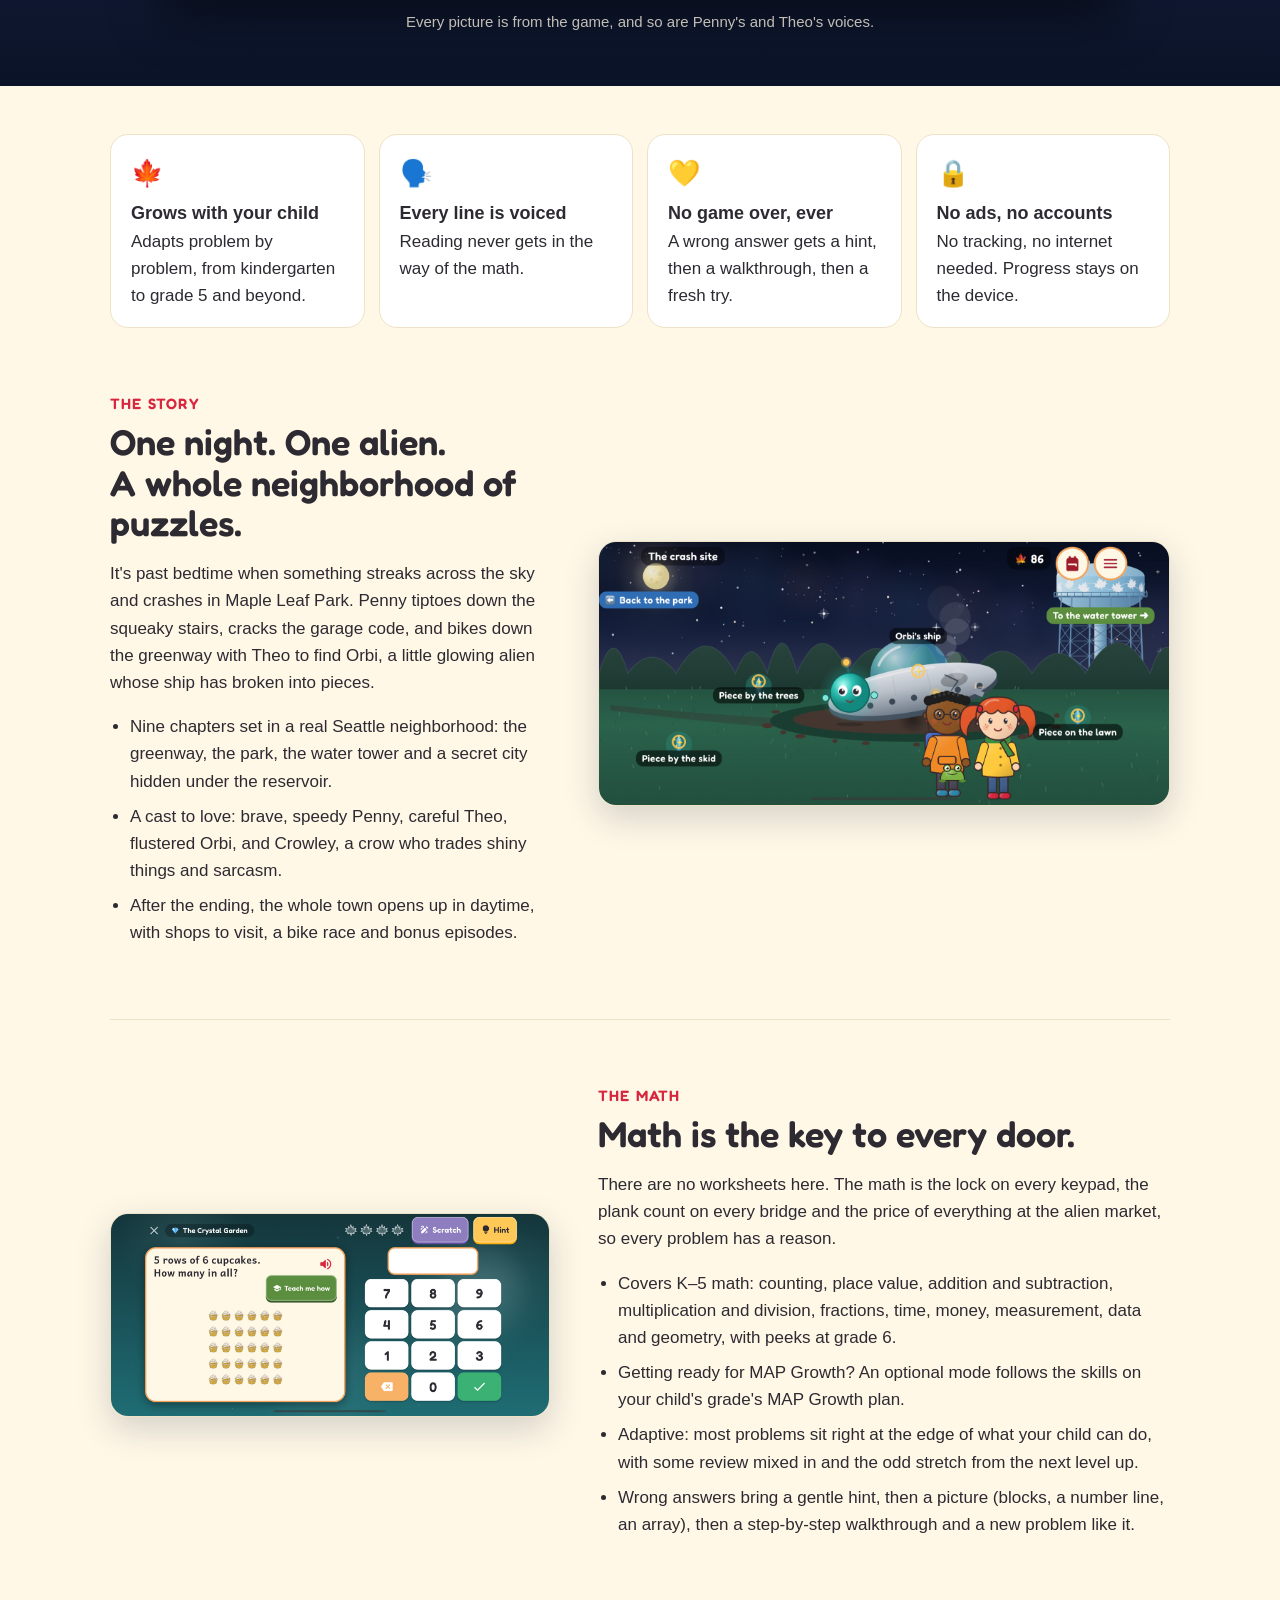
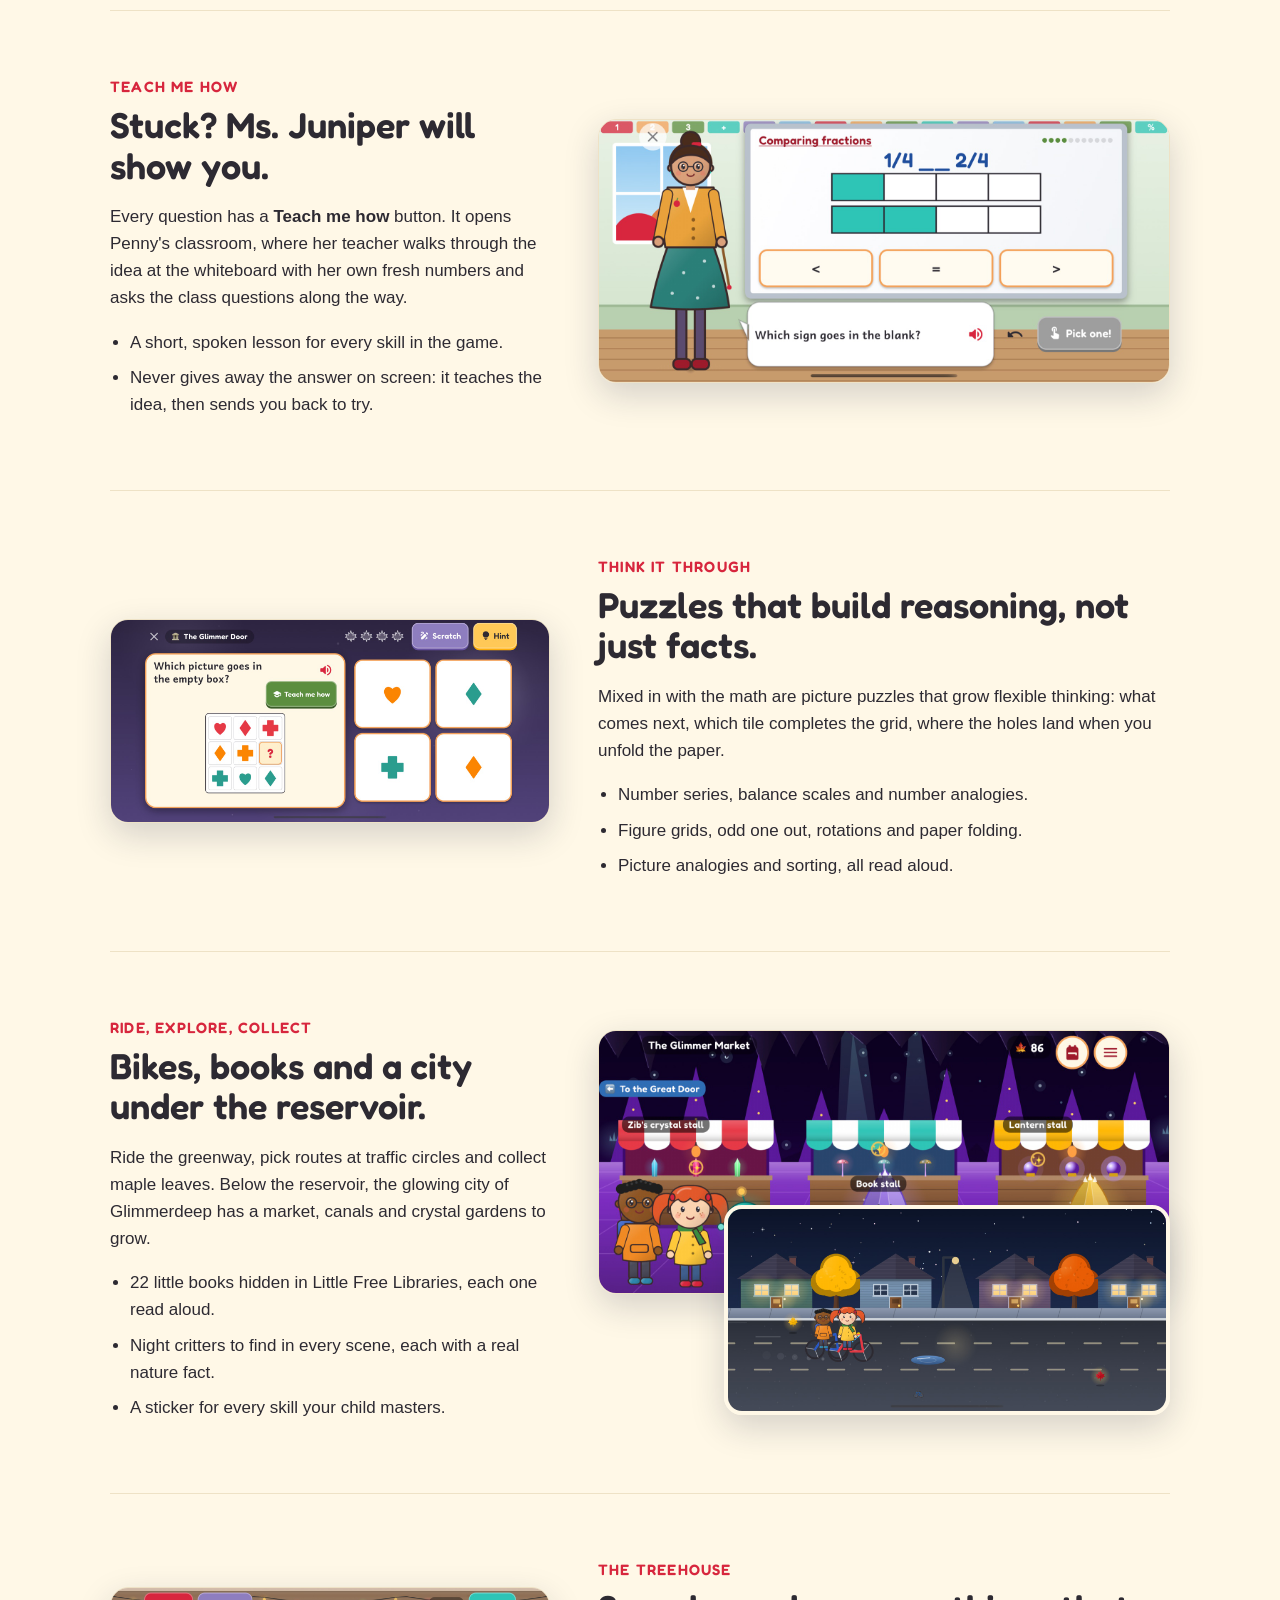
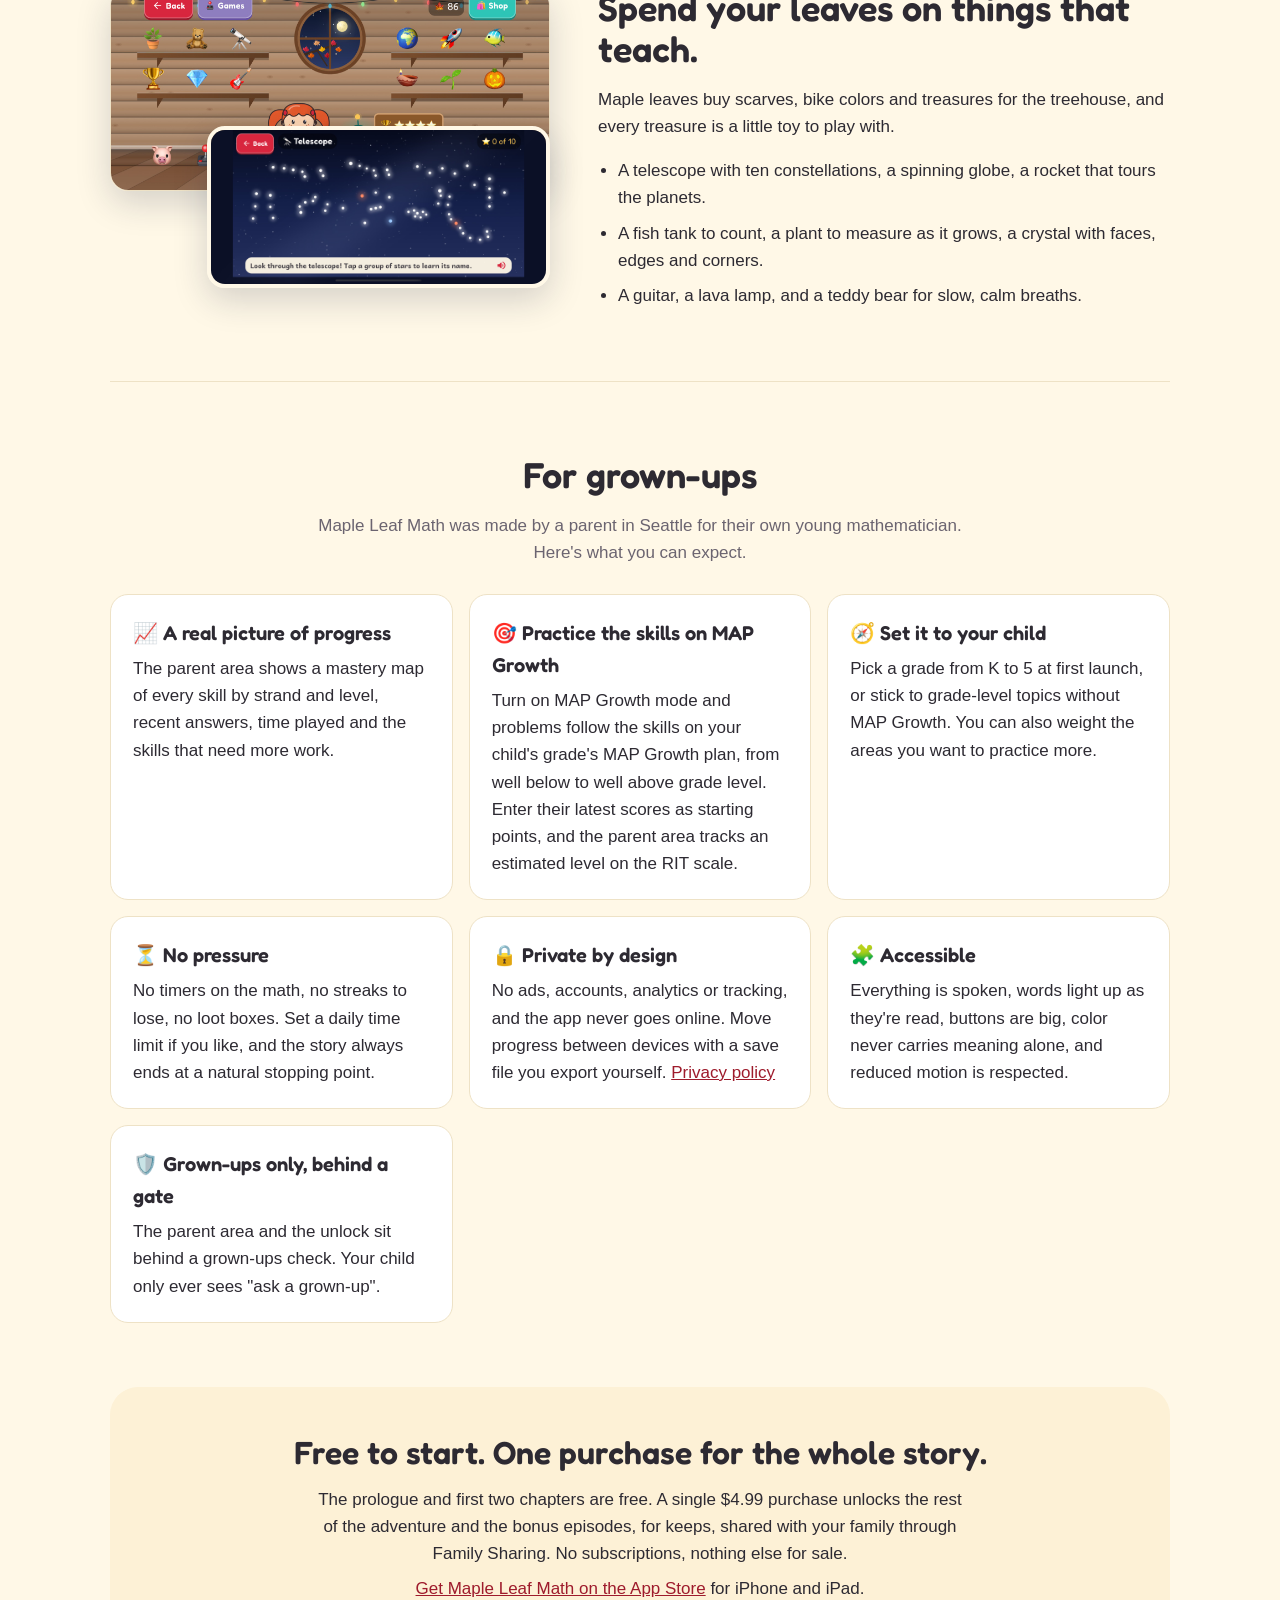
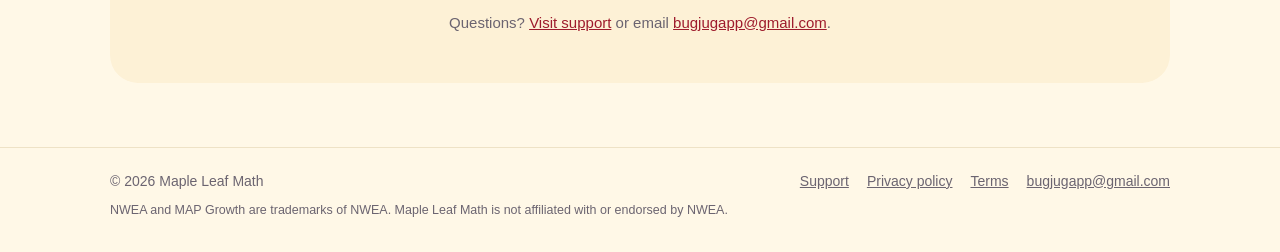
==== commit 4834d748: "Site: the free part is the prologue and first two chapters The Treehouse opens in Chapter 3, so it i" ====
--- a/index.html
+++ b/index.html
@@ -235,7 +235,7 @@
 
   <div class="closing">
     <h2>Free to start. One purchase for the whole story.</h2>
-    <p>The prologue and first two chapters are free, along with the treehouse. A single $4.99
+    <p>The prologue and first two chapters are free. A single $4.99
       purchase unlocks the rest of the adventure and the bonus episodes, for keeps, shared with
       your family through Family Sharing. No subscriptions, nothing else for sale.</p>
     <p><a href="https://apps.apple.com/app/maple-leaf-math-adventure/id6832849006">Get Maple Leaf Math on the App Store</a>
